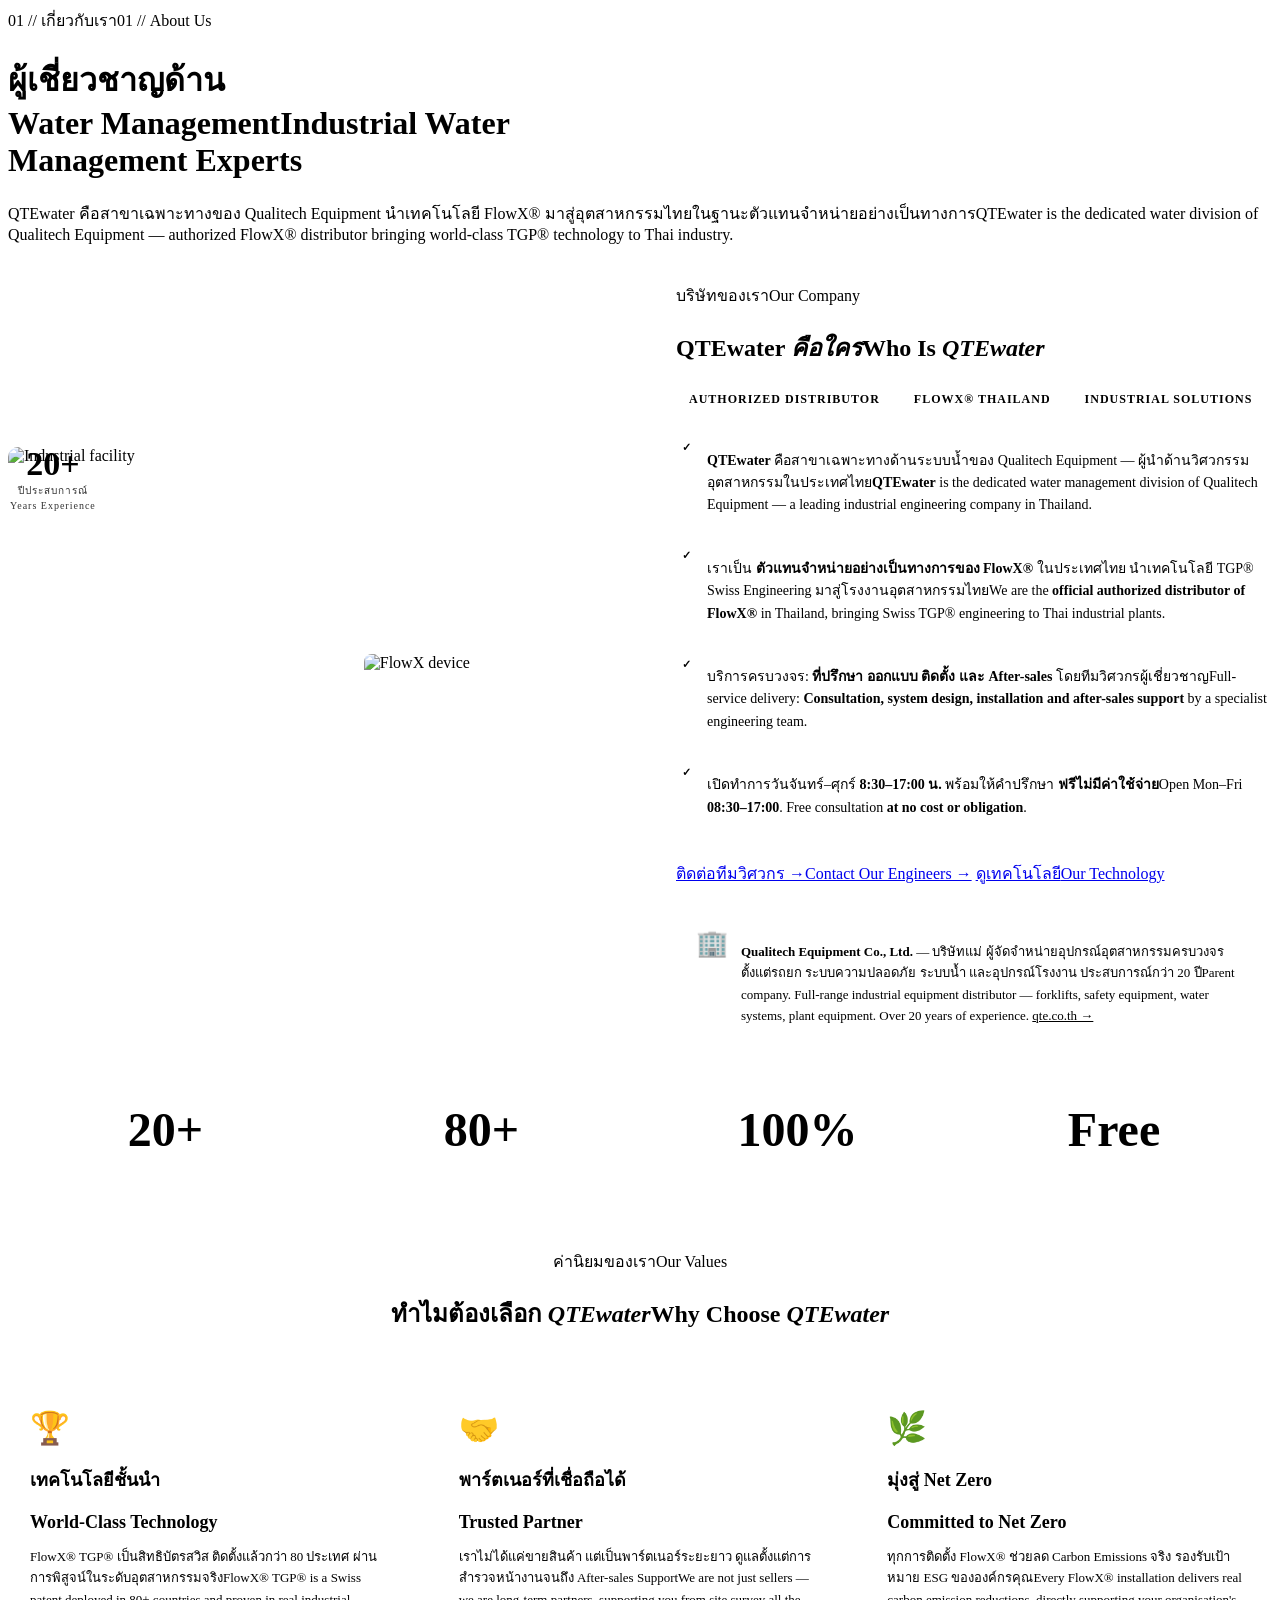
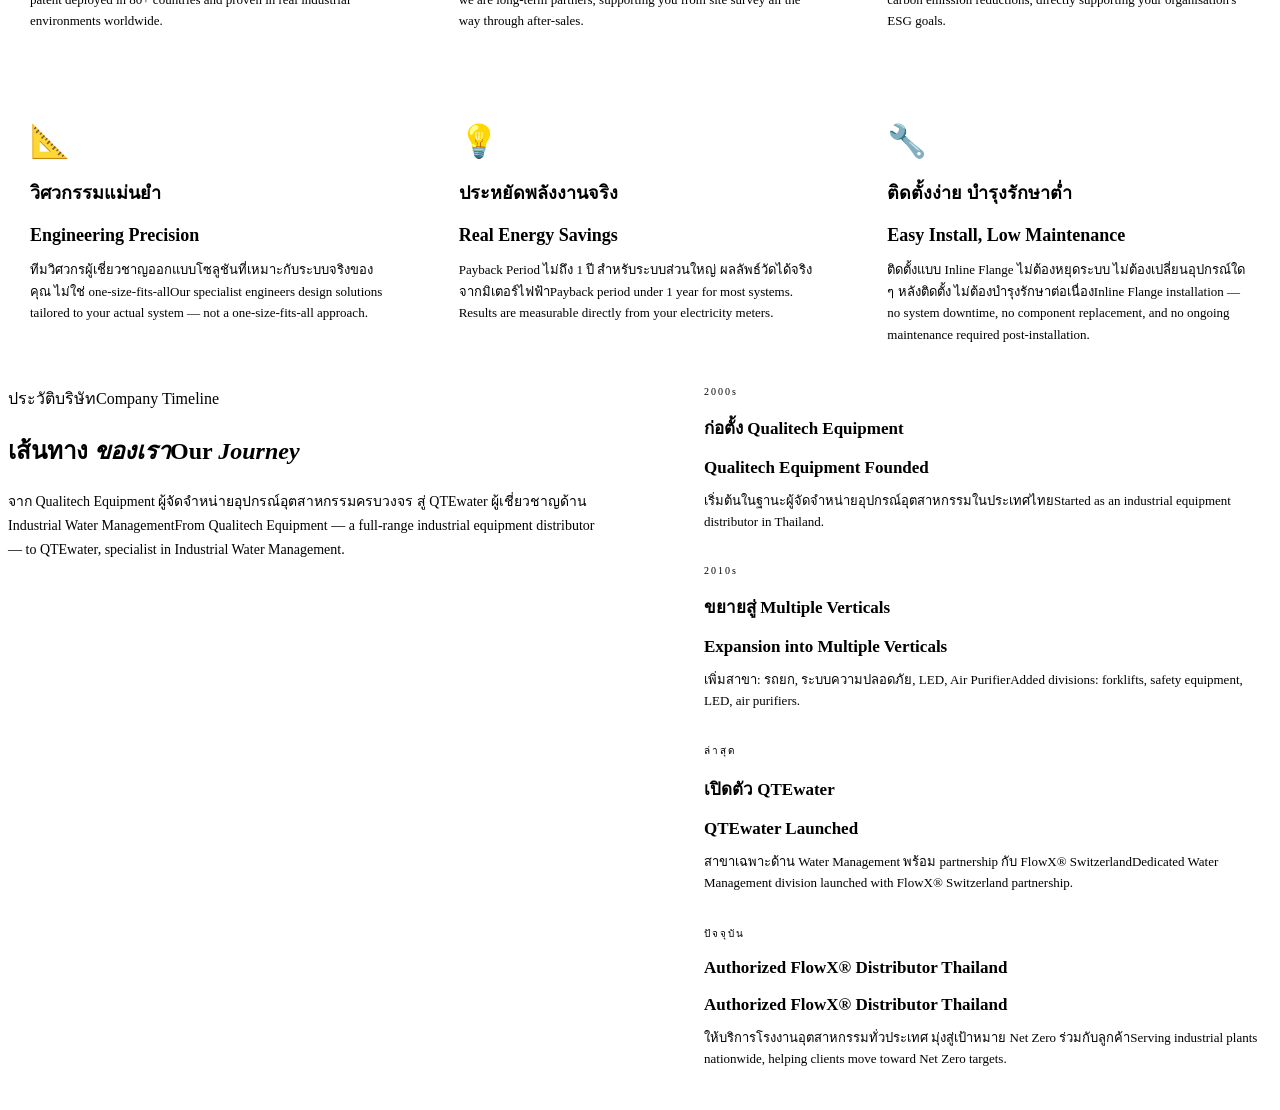
==== about.html @ 38461147 "Add files via upload" ====
<!DOCTYPE html><html lang="th"><head>
<meta charset="UTF-8"><meta name="viewport" content="width=device-width,initial-scale=1.0">
<title>QTEwater · เกี่ยวกับเรา / About Us</title>
<link rel="stylesheet" href="_shared/style.css">
<style>
.about-grid{display:grid;grid-template-columns:1fr 1fr;gap:72px;align-items:center;}
.about-img{position:relative;}
.img-main{aspect-ratio:4/3;border-radius:10px;overflow:hidden;background:var(--cloud);box-shadow:var(--shadow-lg);}
.img-main img{width:100%;height:100%;object-fit:cover;}
.img-float{position:absolute;bottom:-22px;right:-22px;width:44%;aspect-ratio:1;border-radius:8px;overflow:hidden;border:4px solid var(--white);box-shadow:var(--shadow-md);background:var(--ltblue);}
.img-float img{width:100%;height:100%;object-fit:cover;}
.badge-exp{position:absolute;top:-14px;left:-14px;background:var(--blue);color:var(--white);border-radius:8px;padding:14px 16px;box-shadow:var(--shadow-md);text-align:center;}
.badge-exp .n{font-family:var(--font-display);font-size:34px;font-weight:900;line-height:1;}
.badge-exp .l{font-size:10px;opacity:.8;letter-spacing:1px;margin-top:2px;}
.tag-row{display:flex;flex-wrap:wrap;gap:8px;margin:18px 0 24px;}
.tag{padding:5px 13px;border-radius:20px;background:var(--cloud);border:1px solid var(--ltblue);font-family:var(--font-display);font-size:12px;font-weight:600;letter-spacing:1px;color:var(--blue);text-transform:uppercase;}
.check-list{display:flex;flex-direction:column;gap:13px;margin-bottom:28px;}
.check-item{display:flex;gap:11px;align-items:flex-start;}
.ck{width:20px;height:20px;border-radius:50%;background:var(--cloud);border:1.5px solid var(--sky);display:flex;align-items:center;justify-content:center;flex-shrink:0;margin-top:2px;color:var(--sky);font-size:11px;font-weight:700;}
.check-item p{font-size:14px;color:var(--steel);line-height:1.6;}
.check-item strong{color:var(--navy);}
.parent-card{padding:18px 20px;background:var(--offwhite);border:1px solid var(--rule);border-left:4px solid var(--sky);border-radius:4px;display:flex;gap:13px;align-items:flex-start;margin-top:24px;}
.parent-card p{font-size:13px;color:var(--grey);line-height:1.65;}
.parent-card strong{color:var(--navy);}
.parent-card a{color:var(--blue);}
/* VALUES */
.values-grid{display:grid;grid-template-columns:repeat(3,1fr);gap:22px;}
.val-card{background:var(--white);border:1px solid var(--rule);border-radius:var(--radius-lg);padding:28px 22px;box-shadow:var(--shadow-sm);transition:transform var(--transition),box-shadow var(--transition);}
.val-card:hover{transform:translateY(-5px);box-shadow:var(--shadow-md);}
.val-icon{font-size:32px;margin-bottom:14px;}
.val-card h3{font-family:var(--font-display);font-size:18px;font-weight:800;color:var(--navy);margin-bottom:7px;}
.val-card p{font-size:13px;color:var(--grey);line-height:1.65;}
/* TIMELINE */
.timeline{position:relative;padding-left:28px;}
.timeline::before{content:'';position:absolute;left:8px;top:0;bottom:0;width:2px;background:var(--ltblue);}
.tl-item{position:relative;margin-bottom:32px;}
.tl-item::before{content:'';position:absolute;left:-24px;top:5px;width:12px;height:12px;border-radius:50%;background:var(--sky);border:3px solid var(--white);box-shadow:0 0 0 2px var(--sky);}
.tl-year{font-family:var(--font-mono);font-size:10px;letter-spacing:2px;color:var(--sky);margin-bottom:5px;}
.tl-item h3{font-family:var(--font-display);font-size:17px;font-weight:700;color:var(--navy);margin-bottom:4px;}
.tl-item p{font-size:13px;color:var(--grey);line-height:1.6;}
/* STATS BAR */
.stats-band{background:var(--navy);padding:48px 0;}
.stats-band-inner{display:grid;grid-template-columns:repeat(4,1fr);gap:0;}
.sb-item{text-align:center;padding:0 20px;border-right:1px solid rgba(255,255,255,.08);}
.sb-item:last-child{border-right:none;}
.sb-num{font-family:var(--font-display);font-size:48px;font-weight:900;color:var(--cyan);line-height:1;}
.sb-lbl{font-size:13px;color:rgba(255,255,255,.55);margin-top:5px;}
@media(max-width:900px){.about-grid{grid-template-columns:1fr;}.img-float,.badge-exp{display:none;}.values-grid{grid-template-columns:1fr 1fr;}.stats-band-inner{grid-template-columns:1fr 1fr;gap:24px;}}
@media(max-width:600px){.values-grid{grid-template-columns:1fr;}.stats-band-inner{grid-template-columns:1fr 1fr;}}
</style>
</head>
<body data-page="about" class="lang-th">
<div id="nav-mount"></div>

<div class="page-hero">
  <div class="container">
    <div class="page-hero-badge"><span data-lang="th">01 // เกี่ยวกับเรา</span><span data-lang="en">01 // About Us</span></div>
    <h1><span data-lang="th">ผู้เชี่ยวชาญด้าน<br>Water Management</span><span data-lang="en">Industrial Water<br>Management Experts</span></h1>
    <p class="lead"><span data-lang="th">QTEwater คือสาขาเฉพาะทางของ Qualitech Equipment นำเทคโนโลยี FlowX® มาสู่อุตสาหกรรมไทยในฐานะตัวแทนจำหน่ายอย่างเป็นทางการ</span><span data-lang="en">QTEwater is the dedicated water division of Qualitech Equipment — authorized FlowX® distributor bringing world-class TGP® technology to Thai industry.</span></p>
    <div class="page-hero .breadcrumb" style="margin-top:24px;display:flex;align-items:center;gap:6px;font-family:var(--font-mono);font-size:9.5px;letter-spacing:1.5px;color:rgba(255,255,255,.4);">
      <a href="index.html" style="color:rgba(255,255,255,.4);" data-lang="th">หน้าหลัก</a><a href="index.html" style="color:rgba(255,255,255,.4);" data-lang="en">Home</a>
      <span style="color:rgba(255,255,255,.2);">/</span>
      <span data-lang="th">เกี่ยวกับเรา</span><span data-lang="en">About</span>
    </div>
  </div>
</div>

<!-- WHO WE ARE -->
<section class="section">
  <div class="container">
    <div class="about-grid">
      <div class="about-img reveal-left">
        <div class="img-main"><img src="https://images.unsplash.com/photo-1565688534245-05d6b5be184a?w=800&q=80" alt="Industrial facility" loading="lazy"></div>
        <div class="img-float"><img src="https://images.unsplash.com/photo-1581578731548-c64695cc6952?w=400&q=80" alt="FlowX device" loading="lazy"></div>
        <div class="badge-exp"><div class="n">20+</div><div class="l" data-lang="th">ปีประสบการณ์</div><div class="l" data-lang="en">Years Experience</div></div>
      </div>
      <div class="reveal-right">
        <div class="label-tag"><span data-lang="th">บริษัทของเรา</span><span data-lang="en">Our Company</span></div>
        <h2><span data-lang="th">QTEwater <em class="sky">คือใคร</em></span><span data-lang="en">Who Is <em class="sky">QTEwater</em></span></h2>
        <div class="tag-row">
          <span class="tag">Authorized Distributor</span>
          <span class="tag">FlowX® Thailand</span>
          <span class="tag">Industrial Solutions</span>
        </div>
        <div class="check-list">
          <div class="check-item"><div class="ck">✓</div><p><span data-lang="th"><strong>QTEwater</strong> คือสาขาเฉพาะทางด้านระบบน้ำของ Qualitech Equipment — ผู้นำด้านวิศวกรรมอุตสาหกรรมในประเทศไทย</span><span data-lang="en"><strong>QTEwater</strong> is the dedicated water management division of Qualitech Equipment — a leading industrial engineering company in Thailand.</span></p></div>
          <div class="check-item"><div class="ck">✓</div><p><span data-lang="th">เราเป็น <strong>ตัวแทนจำหน่ายอย่างเป็นทางการของ FlowX®</strong> ในประเทศไทย นำเทคโนโลยี TGP® Swiss Engineering มาสู่โรงงานอุตสาหกรรมไทย</span><span data-lang="en">We are the <strong>official authorized distributor of FlowX®</strong> in Thailand, bringing Swiss TGP® engineering to Thai industrial plants.</span></p></div>
          <div class="check-item"><div class="ck">✓</div><p><span data-lang="th">บริการครบวงจร: <strong>ที่ปรึกษา ออกแบบ ติดตั้ง และ After-sales</strong> โดยทีมวิศวกรผู้เชี่ยวชาญ</span><span data-lang="en">Full-service delivery: <strong>Consultation, system design, installation and after-sales support</strong> by a specialist engineering team.</span></p></div>
          <div class="check-item"><div class="ck">✓</div><p><span data-lang="th">เปิดทำการวันจันทร์–ศุกร์ <strong>8:30–17:00 น.</strong> พร้อมให้คำปรึกษา <strong>ฟรีไม่มีค่าใช้จ่าย</strong></span><span data-lang="en">Open Mon–Fri <strong>08:30–17:00</strong>. Free consultation <strong>at no cost or obligation</strong>.</span></p></div>
        </div>
        <div class="btn-group">
          <a href="index.html#contact" class="btn btn-primary"><span data-lang="th">ติดต่อทีมวิศวกร →</span><span data-lang="en">Contact Our Engineers →</span></a>
          <a href="technology.html" class="btn btn-outline"><span data-lang="th">ดูเทคโนโลยี</span><span data-lang="en">Our Technology</span></a>
        </div>
        <div class="parent-card">
          <div style="font-size:26px;flex-shrink:0;">🏢</div>
          <p><strong>Qualitech Equipment Co., Ltd.</strong> — <span data-lang="th">บริษัทแม่ ผู้จัดจำหน่ายอุปกรณ์อุตสาหกรรมครบวงจร ตั้งแต่รถยก ระบบความปลอดภัย ระบบน้ำ และอุปกรณ์โรงงาน ประสบการณ์กว่า 20 ปี</span><span data-lang="en">Parent company. Full-range industrial equipment distributor — forklifts, safety equipment, water systems, plant equipment. Over 20 years of experience.</span> <a href="https://www.qte.co.th" target="_blank" rel="noopener">qte.co.th →</a></p>
        </div>
      </div>
    </div>
  </div>
</section>

<!-- STATS -->
<div class="stats-band">
  <div class="container">
    <div class="stats-band-inner">
      <div class="sb-item reveal reveal-delay-1"><div class="sb-num">20+</div><div class="sb-lbl" data-lang="th">ปีประสบการณ์</div><div class="sb-lbl" data-lang="en">Years Experience</div></div>
      <div class="sb-item reveal reveal-delay-2"><div class="sb-num">80+</div><div class="sb-lbl" data-lang="th">ประเทศที่ FlowX® ใช้งาน</div><div class="sb-lbl" data-lang="en">Countries using FlowX®</div></div>
      <div class="sb-item reveal reveal-delay-3"><div class="sb-num">100%</div><div class="sb-lbl" data-lang="th">Authorized Distributor</div><div class="sb-lbl" data-lang="en">Authorized Distributor</div></div>
      <div class="sb-item reveal reveal-delay-4"><div class="sb-num">Free</div><div class="sb-lbl" data-lang="th">คำปรึกษาเบื้องต้น</div><div class="sb-lbl" data-lang="en">Initial Consultation</div></div>
    </div>
  </div>
</div>

<!-- VALUES -->
<section class="section section-alt">
  <div class="container">
    <div style="text-align:center;margin-bottom:48px;" class="reveal">
      <div class="label-tag"><span data-lang="th">ค่านิยมของเรา</span><span data-lang="en">Our Values</span></div>
      <h2><span data-lang="th">ทำไมต้องเลือก <em class="sky">QTEwater</em></span><span data-lang="en">Why Choose <em class="sky">QTEwater</em></span></h2>
    </div>
    <div class="values-grid">
      <div class="val-card reveal reveal-delay-1"><div class="val-icon">🏆</div><h3 data-lang="th">เทคโนโลยีชั้นนำ</h3><h3 data-lang="en">World-Class Technology</h3><p><span data-lang="th">FlowX® TGP® เป็นสิทธิบัตรสวิส ติดตั้งแล้วกว่า 80 ประเทศ ผ่านการพิสูจน์ในระดับอุตสาหกรรมจริง</span><span data-lang="en">FlowX® TGP® is a Swiss patent deployed in 80+ countries and proven in real industrial environments worldwide.</span></p></div>
      <div class="val-card reveal reveal-delay-2"><div class="val-icon">🤝</div><h3 data-lang="th">พาร์ตเนอร์ที่เชื่อถือได้</h3><h3 data-lang="en">Trusted Partner</h3><p><span data-lang="th">เราไม่ได้แค่ขายสินค้า แต่เป็นพาร์ตเนอร์ระยะยาว ดูแลตั้งแต่การสำรวจหน้างานจนถึง After-sales Support</span><span data-lang="en">We are not just sellers — we are long-term partners, supporting you from site survey all the way through after-sales.</span></p></div>
      <div class="val-card reveal reveal-delay-3"><div class="val-icon">🌿</div><h3 data-lang="th">มุ่งสู่ Net Zero</h3><h3 data-lang="en">Committed to Net Zero</h3><p><span data-lang="th">ทุกการติดตั้ง FlowX® ช่วยลด Carbon Emissions จริง รองรับเป้าหมาย ESG ขององค์กรคุณ</span><span data-lang="en">Every FlowX® installation delivers real carbon emission reductions, directly supporting your organisation's ESG goals.</span></p></div>
      <div class="val-card reveal reveal-delay-1"><div class="val-icon">📐</div><h3 data-lang="th">วิศวกรรมแม่นยำ</h3><h3 data-lang="en">Engineering Precision</h3><p><span data-lang="th">ทีมวิศวกรผู้เชี่ยวชาญออกแบบโซลูชันที่เหมาะกับระบบจริงของคุณ ไม่ใช่ one-size-fits-all</span><span data-lang="en">Our specialist engineers design solutions tailored to your actual system — not a one-size-fits-all approach.</span></p></div>
      <div class="val-card reveal reveal-delay-2"><div class="val-icon">💡</div><h3 data-lang="th">ประหยัดพลังงานจริง</h3><h3 data-lang="en">Real Energy Savings</h3><p><span data-lang="th">Payback Period ไม่ถึง 1 ปี สำหรับระบบส่วนใหญ่ ผลลัพธ์วัดได้จริงจากมิเตอร์ไฟฟ้า</span><span data-lang="en">Payback period under 1 year for most systems. Results are measurable directly from your electricity meters.</span></p></div>
      <div class="val-card reveal reveal-delay-3"><div class="val-icon">🔧</div><h3 data-lang="th">ติดตั้งง่าย บำรุงรักษาต่ำ</h3><h3 data-lang="en">Easy Install, Low Maintenance</h3><p><span data-lang="th">ติดตั้งแบบ Inline Flange ไม่ต้องหยุดระบบ ไม่ต้องเปลี่ยนอุปกรณ์ใด ๆ หลังติดตั้ง ไม่ต้องบำรุงรักษาต่อเนื่อง</span><span data-lang="en">Inline Flange installation — no system downtime, no component replacement, and no ongoing maintenance required post-installation.</span></p></div>
    </div>
  </div>
</section>

<!-- TIMELINE -->
<section class="section">
  <div class="container">
    <div style="display:grid;grid-template-columns:1fr 1fr;gap:72px;align-items:start;">
      <div class="reveal">
        <div class="label-tag"><span data-lang="th">ประวัติบริษัท</span><span data-lang="en">Company Timeline</span></div>
        <h2><span data-lang="th">เส้นทาง <em class="sky">ของเรา</em></span><span data-lang="en">Our <em class="sky">Journey</em></span></h2>
        <p style="color:var(--grey);font-size:14px;margin-top:12px;line-height:1.7;"><span data-lang="th">จาก Qualitech Equipment ผู้จัดจำหน่ายอุปกรณ์อุตสาหกรรมครบวงจร สู่ QTEwater ผู้เชี่ยวชาญด้าน Industrial Water Management</span><span data-lang="en">From Qualitech Equipment — a full-range industrial equipment distributor — to QTEwater, specialist in Industrial Water Management.</span></p>
      </div>
      <div class="timeline reveal reveal-delay-2">
        <div class="tl-item"><div class="tl-year">2000s</div><h3 data-lang="th">ก่อตั้ง Qualitech Equipment</h3><h3 data-lang="en">Qualitech Equipment Founded</h3><p><span data-lang="th">เริ่มต้นในฐานะผู้จัดจำหน่ายอุปกรณ์อุตสาหกรรมในประเทศไทย</span><span data-lang="en">Started as an industrial equipment distributor in Thailand.</span></p></div>
        <div class="tl-item"><div class="tl-year">2010s</div><h3 data-lang="th">ขยายสู่ Multiple Verticals</h3><h3 data-lang="en">Expansion into Multiple Verticals</h3><p><span data-lang="th">เพิ่มสาขา: รถยก, ระบบความปลอดภัย, LED, Air Purifier</span><span data-lang="en">Added divisions: forklifts, safety equipment, LED, air purifiers.</span></p></div>
        <div class="tl-item"><div class="tl-year">ล่าสุด</div><h3 data-lang="th">เปิดตัว QTEwater</h3><h3 data-lang="en">QTEwater Launched</h3><p><span data-lang="th">สาขาเฉพาะด้าน Water Management พร้อม partnership กับ FlowX® Switzerland</span><span data-lang="en">Dedicated Water Management division launched with FlowX® Switzerland partnership.</span></p></div>
        <div class="tl-item"><div class="tl-year">ปัจจุบัน</div><h3 data-lang="th">Authorized FlowX® Distributor Thailand</h3><h3 data-lang="en">Authorized FlowX® Distributor Thailand</h3><p><span data-lang="th">ให้บริการโรงงานอุตสาหกรรมทั่วประเทศ มุ่งสู่เป้าหมาย Net Zero ร่วมกับลูกค้า</span><span data-lang="en">Serving industrial plants nationwide, helping clients move toward Net Zero targets.</span></p></div>
      </div>
    </div>
  </div>
</section>

<div id="footer-mount"></div>
<script src="_shared/nav.js"></script>
</body></html>
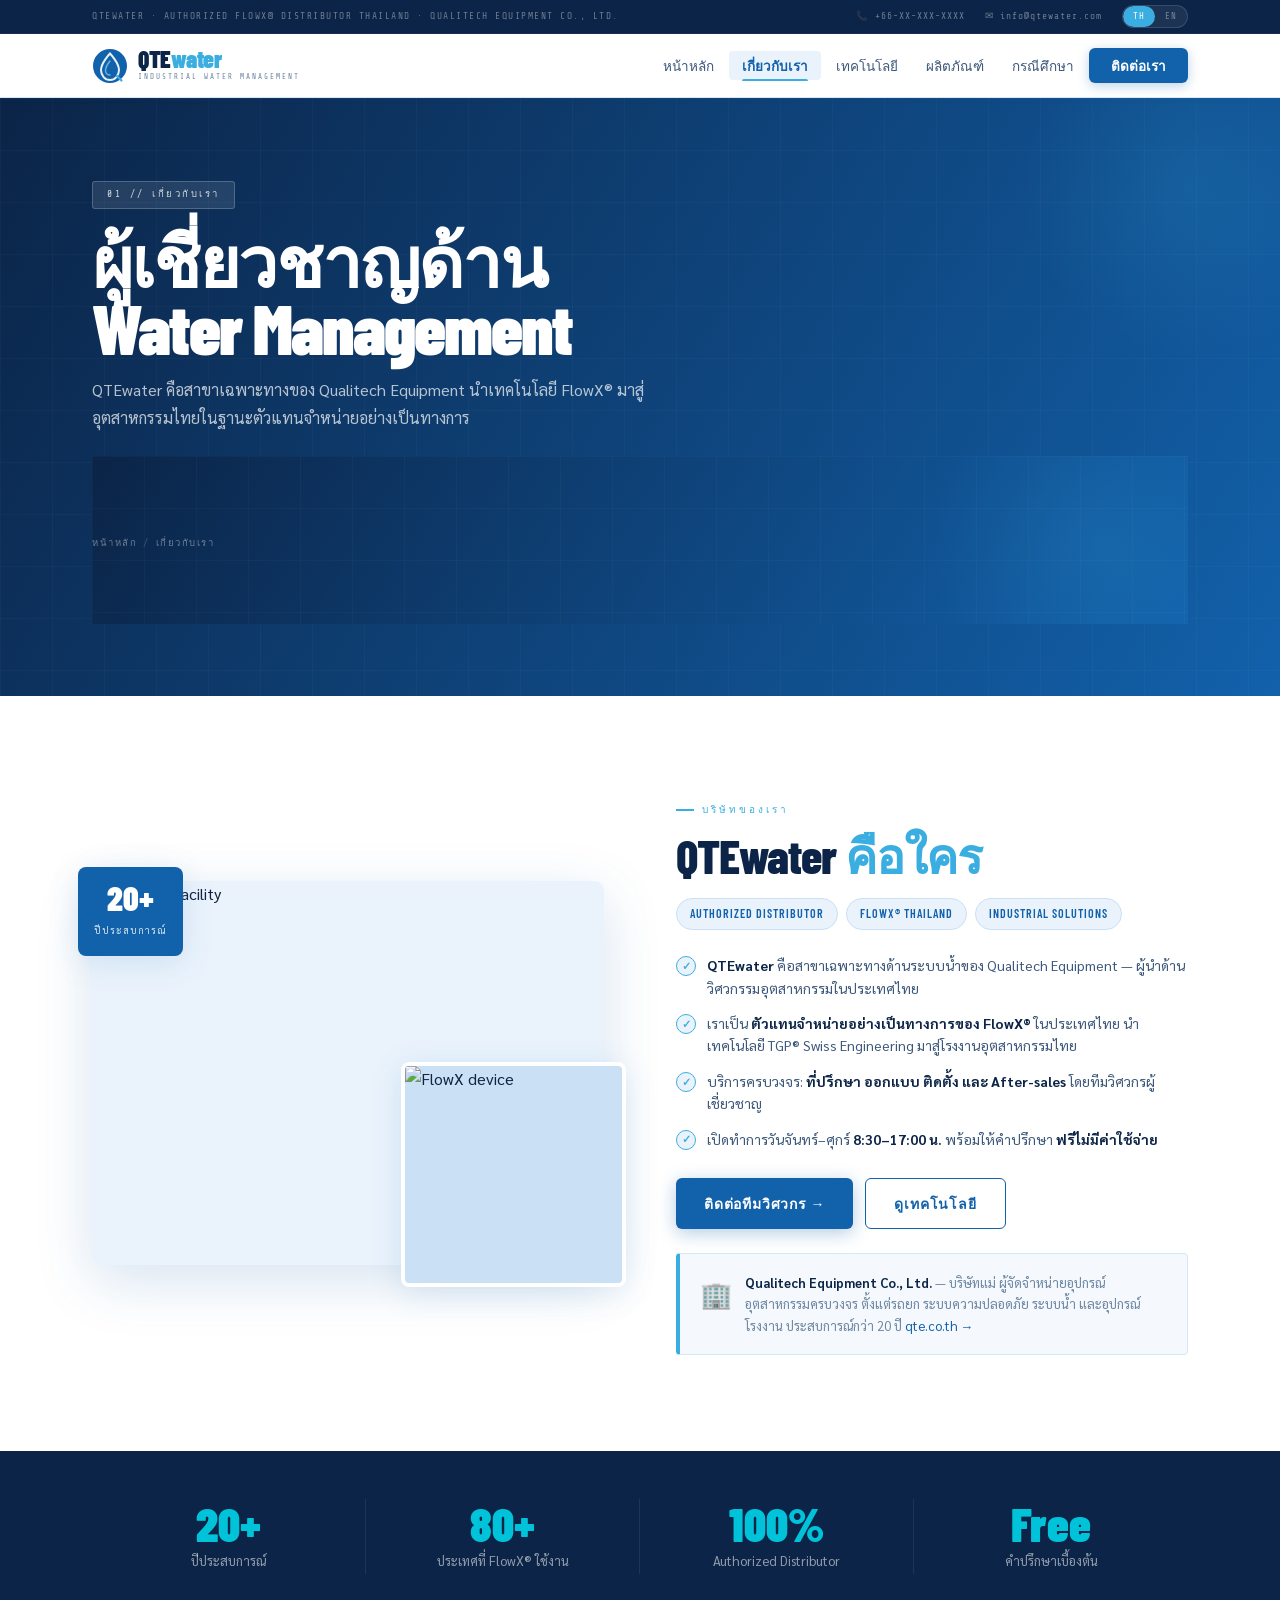
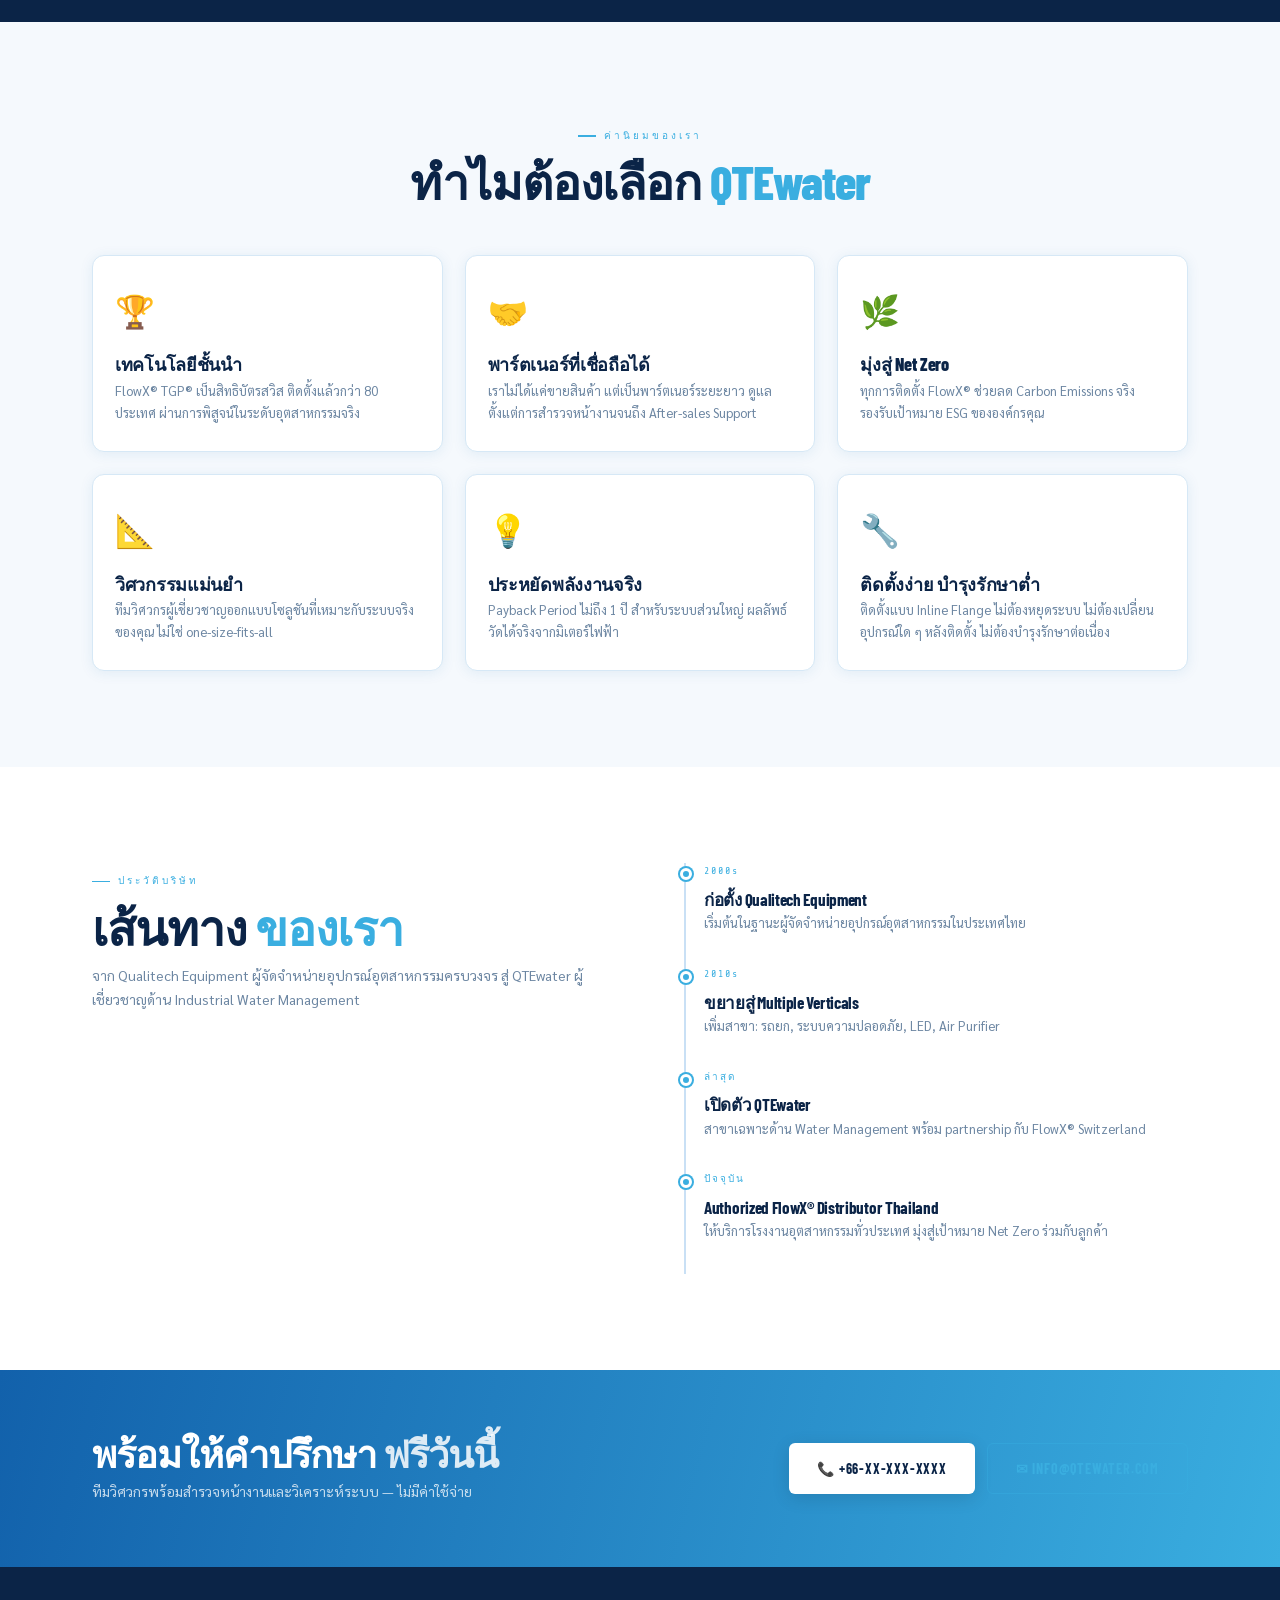
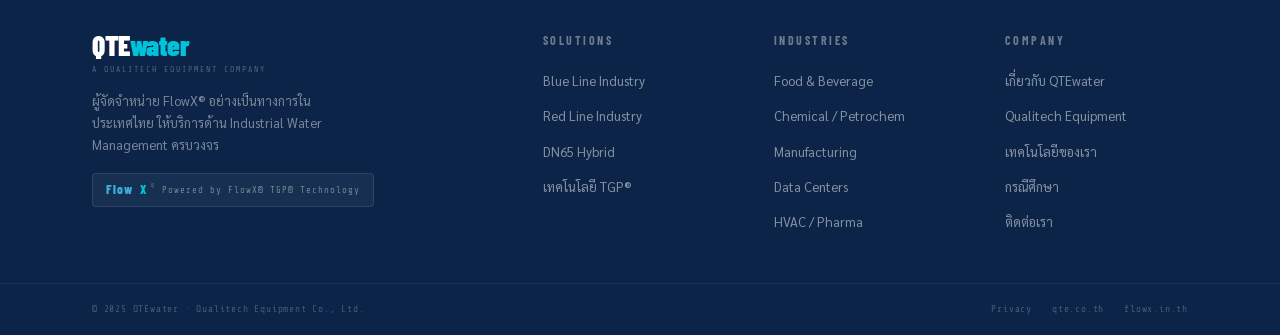
==== commit 6b2d345f: "Update about.html" ====
--- a/about.html
+++ b/about.html
@@ -1,7 +1,7 @@
 <!DOCTYPE html><html lang="th"><head>
 <meta charset="UTF-8"><meta name="viewport" content="width=device-width,initial-scale=1.0">
 <title>QTEwater · เกี่ยวกับเรา / About Us</title>
-<link rel="stylesheet" href="_shared/style.css">
+<link rel="stylesheet" href="style.css">
 <style>
 .about-grid{display:grid;grid-template-columns:1fr 1fr;gap:72px;align-items:center;}
 .about-img{position:relative;}
--- a/style.css
+++ b/style.css
@@ -0,0 +1,448 @@
+/* ═══════════════════════════════════════════════════════
+   QTEwater — Shared Design System
+   White + Sky Blue · Industrial · Bilingual TH/EN
+═══════════════════════════════════════════════════════ */
+
+/* ── GOOGLE FONTS ── */
+@import url('https://fonts.googleapis.com/css2?family=Barlow+Condensed:wght@300;400;600;700;800;900&family=Barlow:wght@300;400;500;600&family=Sarabun:wght@300;400;500;600;700&family=Share+Tech+Mono&display=swap');
+
+/* ── TOKENS ── */
+:root {
+  --white:      #FFFFFF;
+  --offwhite:   #F5F9FD;
+  --cloud:      #EAF3FC;
+  --ltblue:     #C9E0F5;
+  --sky:        #3AAEE0;
+  --blue:       #1261AB;
+  --navy:       #0B2447;
+  --ink:        #122340;
+  --steel:      #3C587A;
+  --grey:       #6C86A2;
+  --midgrey:    #A8BECE;
+  --rule:       #D6E8F6;
+  --cyan:       #00C2D9;
+  --green:      #00B87A;
+  --warn:       #E85530;
+  --amber:      #F59E0B;
+
+  --font-display: 'Barlow Condensed', sans-serif;
+  --font-body:    'Barlow', sans-serif;
+  --font-thai:    'Sarabun', sans-serif;
+  --font-mono:    'Share Tech Mono', monospace;
+
+  --radius:    6px;
+  --radius-lg: 12px;
+  --shadow-xs: 0 1px 6px rgba(18,97,171,.06);
+  --shadow-sm: 0 2px 14px rgba(18,97,171,.09);
+  --shadow-md: 0 6px 32px rgba(18,97,171,.13);
+  --shadow-lg: 0 16px 56px rgba(18,97,171,.17);
+  --transition: .24s cubic-bezier(.4,0,.2,1);
+
+  --nav-height: 64px;
+  --topbar-height: 34px;
+}
+
+/* ── RESET ── */
+*, *::before, *::after { margin:0; padding:0; box-sizing:border-box; }
+html { scroll-behavior:smooth; font-size:16px; }
+body {
+  background:var(--white);
+  color:var(--ink);
+  font-family:var(--font-thai);
+  line-height:1.65;
+  overflow-x:hidden;
+  padding-top:calc(var(--nav-height) + var(--topbar-height));
+}
+a { text-decoration:none; color:inherit; }
+img { display:block; max-width:100%; height:auto; }
+ul { list-style:none; }
+button { cursor:pointer; border:none; background:none; font-family:inherit; }
+input, select, textarea { font-family:var(--font-thai); }
+
+/* ── SCROLLBAR ── */
+::-webkit-scrollbar { width:4px; }
+::-webkit-scrollbar-track { background:var(--offwhite); }
+::-webkit-scrollbar-thumb { background:var(--sky); border-radius:2px; }
+
+/* ═══════════════════════════════════════════════════
+   TOPBAR
+═══════════════════════════════════════════════════ */
+.topbar {
+  position:fixed; top:0; left:0; right:0; z-index:300;
+  height:var(--topbar-height);
+  background:var(--navy);
+  display:flex; align-items:center;
+  border-bottom:1px solid rgba(255,255,255,.05);
+}
+.topbar .container {
+  display:flex; justify-content:space-between; align-items:center;
+  width:100%;
+}
+.topbar-left p {
+  font-family:var(--font-mono); font-size:9.5px; letter-spacing:1.5px;
+  color:rgba(255,255,255,.4); text-transform:uppercase;
+}
+.topbar-right { display:flex; align-items:center; gap:20px; }
+.topbar-right a {
+  font-family:var(--font-mono); font-size:9.5px; letter-spacing:1px;
+  color:rgba(255,255,255,.4); transition:color var(--transition);
+}
+.topbar-right a:hover { color:var(--cyan); }
+/* ── Lang Toggle ── */
+.lang-toggle {
+  display:flex; align-items:center;
+  background:rgba(255,255,255,.07);
+  border:1px solid rgba(255,255,255,.12);
+  border-radius:20px; overflow:hidden; cursor:pointer;
+}
+.lang-btn {
+  padding:3px 10px;
+  font-family:var(--font-mono); font-size:9px; letter-spacing:1px;
+  color:rgba(255,255,255,.4); transition:var(--transition);
+  border-radius:20px; cursor:pointer;
+}
+.lang-btn.active {
+  background:var(--sky); color:var(--white);
+}
+
+/* ═══════════════════════════════════════════════════
+   NAV
+═══════════════════════════════════════════════════ */
+.nav {
+  position:fixed; top:var(--topbar-height); left:0; right:0; z-index:200;
+  height:var(--nav-height);
+  background:rgba(255,255,255,.97);
+  backdrop-filter:blur(14px);
+  border-bottom:1px solid var(--rule);
+  box-shadow:var(--shadow-xs);
+  transition:box-shadow var(--transition);
+}
+.nav.scrolled { box-shadow:var(--shadow-sm); }
+.nav .container {
+  display:flex; align-items:center; justify-content:space-between;
+  height:100%;
+}
+/* Logo */
+.nav-logo { display:flex; align-items:center; gap:10px; flex-shrink:0; }
+.nav-logo-icon { flex-shrink:0; }
+.nav-logo-text .brand {
+  font-family:var(--font-display);
+  font-size:24px; font-weight:900; letter-spacing:-.5px;
+  color:var(--navy); line-height:1;
+}
+.nav-logo-text .brand em { color:var(--sky); font-style:normal; }
+.nav-logo-text .subbrand {
+  font-family:var(--font-mono); font-size:7.5px; letter-spacing:2px;
+  color:var(--grey); text-transform:uppercase;
+}
+/* Links */
+.nav-links {
+  display:flex; align-items:center; gap:2px;
+}
+.nav-links a {
+  font-family:var(--font-body); font-size:13.5px; font-weight:500;
+  color:var(--steel); padding:6px 13px; border-radius:4px;
+  transition:color var(--transition), background var(--transition);
+  white-space:nowrap; position:relative;
+}
+.nav-links a:hover { color:var(--blue); background:var(--cloud); }
+.nav-links a.active {
+  color:var(--blue); font-weight:600;
+  background:var(--cloud);
+}
+.nav-links a.active::after {
+  content:''; position:absolute; bottom:-1px; left:13px; right:13px;
+  height:2px; background:var(--sky); border-radius:2px 2px 0 0;
+}
+.nav-cta {
+  padding:9px 22px !important;
+  background:var(--blue) !important; color:var(--white) !important;
+  border-radius:var(--radius) !important; font-weight:600 !important;
+  box-shadow:0 3px 12px rgba(18,97,171,.28);
+  transition:background var(--transition), transform var(--transition), box-shadow var(--transition) !important;
+}
+.nav-cta:hover {
+  background:var(--sky) !important;
+  transform:translateY(-1px);
+  box-shadow:0 6px 20px rgba(18,97,171,.38) !important;
+}
+.nav-cta::after { display:none !important; }
+/* Hamburger */
+.hamburger {
+  display:none; flex-direction:column; gap:5px; padding:7px;
+  border-radius:4px; transition:background var(--transition);
+}
+.hamburger:hover { background:var(--cloud); }
+.hamburger span {
+  display:block; width:21px; height:2px;
+  background:var(--navy); border-radius:2px; transition:var(--transition);
+}
+.hamburger.open span:nth-child(1) { transform:translateY(7px) rotate(45deg); }
+.hamburger.open span:nth-child(2) { opacity:0; transform:scaleX(0); }
+.hamburger.open span:nth-child(3) { transform:translateY(-7px) rotate(-45deg); }
+/* Mobile drawer */
+.nav-drawer {
+  position:fixed; top:calc(var(--topbar-height) + var(--nav-height));
+  left:0; right:0; bottom:0; z-index:190;
+  background:var(--white);
+  padding:32px 28px;
+  transform:translateX(-100%);
+  transition:transform .32s cubic-bezier(.4,0,.2,1);
+  border-top:2px solid var(--sky);
+  overflow-y:auto;
+}
+.nav-drawer.open { transform:translateX(0); }
+.nav-drawer a {
+  display:block;
+  font-family:var(--font-display); font-size:26px; font-weight:800;
+  color:var(--navy); padding:14px 0;
+  border-bottom:1px solid var(--rule);
+  transition:color var(--transition), padding-left var(--transition);
+}
+.nav-drawer a:hover { color:var(--sky); padding-left:8px; }
+.nav-drawer a:last-child { border-bottom:none; }
+
+/* ═══════════════════════════════════════════════════
+   LAYOUT UTILITIES
+═══════════════════════════════════════════════════ */
+.container { max-width:1160px; margin:0 auto; padding:0 32px; }
+.container-sm { max-width:860px; margin:0 auto; padding:0 32px; }
+.section { padding:96px 0; }
+.section-alt { background:var(--offwhite); }
+.section-dark {
+  background:var(--navy); color:var(--white);
+}
+
+/* ── Typography ── */
+.label-tag {
+  display:inline-flex; align-items:center; gap:8px;
+  font-family:var(--font-mono); font-size:10px; letter-spacing:3px;
+  text-transform:uppercase; color:var(--sky); margin-bottom:12px;
+}
+.label-tag::before { content:''; width:18px; height:1.5px; background:var(--sky); }
+.section-dark .label-tag { color:var(--cyan); }
+.section-dark .label-tag::before { background:var(--cyan); }
+
+h1, .h1 {
+  font-family:var(--font-display);
+  font-size:clamp(36px,5.5vw,72px); font-weight:900;
+  line-height:.96; letter-spacing:-2px; color:var(--navy);
+}
+h2, .h2 {
+  font-family:var(--font-display);
+  font-size:clamp(28px,4vw,48px); font-weight:800;
+  line-height:1.05; letter-spacing:-1px; color:var(--navy);
+}
+h3, .h3 {
+  font-family:var(--font-display);
+  font-size:clamp(20px,2.5vw,26px); font-weight:700;
+  letter-spacing:-.3px; color:var(--navy);
+}
+.section-dark h1, .section-dark h2, .section-dark h3 { color:var(--white); }
+em.sky { color:var(--sky); font-style:normal; }
+em.cyan { color:var(--cyan); font-style:normal; }
+.lead { font-size:16px; color:var(--steel); line-height:1.75; }
+.section-dark .lead { color:rgba(255,255,255,.65); }
+.muted { color:var(--grey); }
+
+/* ── Buttons ── */
+.btn {
+  display:inline-flex; align-items:center; gap:8px;
+  padding:13px 28px; border-radius:var(--radius);
+  font-family:var(--font-display); font-size:14px; font-weight:700;
+  letter-spacing:.8px; text-transform:uppercase;
+  transition:var(--transition); white-space:nowrap;
+  cursor:pointer; border:none;
+}
+.btn-primary { background:var(--blue); color:var(--white); box-shadow:0 4px 18px rgba(18,97,171,.32); }
+.btn-primary:hover { background:var(--sky); transform:translateY(-2px); box-shadow:0 8px 26px rgba(18,97,171,.42); }
+.btn-outline { background:transparent; color:var(--blue); border:1.5px solid var(--blue); }
+.btn-outline:hover { background:var(--blue); color:var(--white); transform:translateY(-2px); }
+.btn-white { background:var(--white); color:var(--navy); box-shadow:0 4px 18px rgba(0,0,0,.12); }
+.btn-white:hover { background:var(--offwhite); transform:translateY(-2px); }
+.btn-ghost { background:transparent; color:var(--sky); border:1.5px solid rgba(56,174,224,.4); }
+.btn-ghost:hover { background:rgba(56,174,224,.1); border-color:var(--sky); }
+.btn-sm { padding:9px 18px; font-size:12px; }
+.btn-lg { padding:16px 36px; font-size:16px; }
+.btn-group { display:flex; gap:12px; flex-wrap:wrap; }
+
+/* ── Cards ── */
+.card {
+  background:var(--white); border:1px solid var(--rule);
+  border-radius:var(--radius-lg); box-shadow:var(--shadow-sm);
+  transition:transform var(--transition), box-shadow var(--transition), border-color var(--transition);
+  overflow:hidden;
+}
+.card:hover { transform:translateY(-6px); box-shadow:var(--shadow-md); border-color:var(--sky); }
+.card-top-accent::before {
+  content:''; display:block; height:3px;
+  background:var(--ltblue); transition:background var(--transition);
+}
+.card:hover .card-top-accent::before,
+.card-top-accent.accent-sky::before { background:var(--sky); }
+.card-body { padding:28px 24px; }
+
+/* ── Tags & Chips ── */
+.chip {
+  display:inline-block; padding:3px 10px;
+  background:var(--cloud); border:1px solid var(--ltblue);
+  border-radius:3px; font-family:var(--font-mono);
+  font-size:9.5px; letter-spacing:1px; color:var(--steel);
+}
+.chip-blue { background:var(--cloud); color:var(--blue); border-color:rgba(18,97,171,.2); }
+.chip-green { background:#EDFBF4; color:var(--green); border-color:rgba(0,184,122,.2); }
+.chip-warn  { background:#FEF3F0; color:var(--warn); border-color:rgba(232,85,48,.2); }
+.chips { display:flex; flex-wrap:wrap; gap:6px; }
+
+/* ── Divider ── */
+.divider { height:1px; background:var(--rule); margin:40px 0; }
+
+/* ── Scroll reveal ── */
+.reveal { opacity:0; transform:translateY(24px); transition:opacity .58s ease, transform .58s ease; }
+.reveal.visible { opacity:1; transform:translateY(0); }
+.reveal-delay-1 { transition-delay:.08s; }
+.reveal-delay-2 { transition-delay:.16s; }
+.reveal-delay-3 { transition-delay:.24s; }
+.reveal-delay-4 { transition-delay:.32s; }
+.reveal-delay-5 { transition-delay:.40s; }
+.reveal-left  { opacity:0; transform:translateX(-28px); transition:opacity .58s ease, transform .58s ease; }
+.reveal-right { opacity:0; transform:translateX(28px);  transition:opacity .58s ease, transform .58s ease; }
+.reveal-left.visible, .reveal-right.visible { opacity:1; transform:translateX(0); }
+
+/* ═══════════════════════════════════════════════════
+   PAGE HERO (inner pages)
+═══════════════════════════════════════════════════ */
+.page-hero {
+  background:linear-gradient(120deg, var(--navy) 0%, var(--blue) 100%);
+  padding:80px 0 72px; position:relative; overflow:hidden;
+}
+.page-hero::before {
+  content:''; position:absolute; inset:0;
+  background-image:
+    linear-gradient(rgba(255,255,255,.025) 1px, transparent 1px),
+    linear-gradient(90deg, rgba(255,255,255,.025) 1px, transparent 1px);
+  background-size:52px 52px;
+}
+.page-hero::after {
+  content:''; position:absolute;
+  top:-80px; right:-80px;
+  width:340px; height:340px; border-radius:50%;
+  background:radial-gradient(circle, rgba(56,174,224,.14) 0%, transparent 70%);
+}
+.page-hero .container { position:relative; z-index:1; }
+.page-hero-badge {
+  display:inline-flex; align-items:center; gap:8px;
+  background:rgba(255,255,255,.1); border:1px solid rgba(255,255,255,.2);
+  border-radius:3px; padding:5px 14px; margin-bottom:18px;
+  font-family:var(--font-mono); font-size:9.5px; letter-spacing:2.5px;
+  color:rgba(255,255,255,.8); text-transform:uppercase;
+}
+.page-hero h1 { color:var(--white); margin-bottom:14px; }
+.page-hero .lead { color:rgba(255,255,255,.7); max-width:560px; }
+.page-hero .breadcrumb {
+  display:flex; align-items:center; gap:6px; margin-top:28px;
+  font-family:var(--font-mono); font-size:9.5px; letter-spacing:1.5px;
+  color:rgba(255,255,255,.4); text-transform:uppercase;
+}
+.page-hero .breadcrumb a { color:rgba(255,255,255,.4); transition:color var(--transition); }
+.page-hero .breadcrumb a:hover { color:var(--cyan); }
+.page-hero .breadcrumb .sep { color:rgba(255,255,255,.2); }
+
+/* ═══════════════════════════════════════════════════
+   FOOTER
+═══════════════════════════════════════════════════ */
+.footer { background:var(--navy); }
+.footer-top { padding:64px 0 48px; border-bottom:1px solid rgba(255,255,255,.06); }
+.footer-grid {
+  display:grid; grid-template-columns:2.2fr 1fr 1fr 1fr; gap:48px;
+}
+.footer-brand .brand {
+  font-family:var(--font-display); font-size:28px; font-weight:900;
+  letter-spacing:-.5px; line-height:1; color:var(--white);
+}
+.footer-brand .brand em { color:var(--cyan); font-style:normal; }
+.footer-brand .sub {
+  font-family:var(--font-mono); font-size:8px; letter-spacing:2px;
+  color:rgba(255,255,255,.3); text-transform:uppercase; margin:4px 0 14px;
+}
+.footer-brand p { font-size:13px; color:rgba(255,255,255,.45); line-height:1.7; max-width:260px; }
+.footer-powered {
+  margin-top:16px; padding:9px 13px;
+  background:rgba(255,255,255,.05); border:1px solid rgba(255,255,255,.1);
+  border-radius:4px; display:inline-flex; align-items:center; gap:8px;
+  font-family:var(--font-mono); font-size:9px; letter-spacing:1px;
+  color:rgba(255,255,255,.4);
+}
+.footer-col h4 {
+  font-family:var(--font-display); font-size:12px; font-weight:700;
+  letter-spacing:2.5px; text-transform:uppercase;
+  color:rgba(255,255,255,.4); margin-bottom:16px;
+}
+.footer-col ul { display:flex; flex-direction:column; gap:9px; }
+.footer-col a {
+  font-size:13px; color:rgba(255,255,255,.5);
+  transition:color var(--transition);
+}
+.footer-col a:hover { color:var(--cyan); }
+.footer-bottom {
+  padding:18px 0;
+  display:flex; justify-content:space-between; align-items:center;
+  flex-wrap:wrap; gap:10px;
+}
+.footer-bottom p, .footer-bottom a {
+  font-family:var(--font-mono); font-size:9.5px; letter-spacing:.8px;
+  color:rgba(255,255,255,.25);
+}
+.footer-bottom a:hover { color:var(--cyan); }
+.footer-bottom-links { display:flex; gap:20px; }
+
+/* ═══════════════════════════════════════════════════
+   CONTACT STRIP (footer CTA)
+═══════════════════════════════════════════════════ */
+.contact-strip {
+  background:linear-gradient(105deg, var(--blue) 0%, var(--sky) 100%);
+  padding:64px 0;
+}
+.contact-strip-inner {
+  display:flex; align-items:center; justify-content:space-between;
+  gap:32px; flex-wrap:wrap;
+}
+.contact-strip h2 { color:var(--white); font-size:clamp(24px,3vw,38px); }
+.contact-strip p { color:rgba(255,255,255,.75); font-size:14px; margin-top:6px; }
+
+/* ═══════════════════════════════════════════════════
+   RESPONSIVE
+═══════════════════════════════════════════════════ */
+@media (max-width:1024px) {
+  .footer-grid { grid-template-columns:1fr 1fr; gap:32px; }
+}
+@media (max-width:768px) {
+  :root { --nav-height:60px; }
+  .nav-links { display:none; }
+  .hamburger { display:flex; }
+  .topbar-left { display:none; }
+  .container { padding:0 20px; }
+  .section { padding:64px 0; }
+  .footer-grid { grid-template-columns:1fr; gap:28px; }
+  .footer-bottom { flex-direction:column; align-items:flex-start; }
+  .contact-strip-inner { flex-direction:column; align-items:flex-start; }
+  .page-hero { padding:56px 0 50px; }
+}
+@media (max-width:480px) {
+  .container { padding:0 16px; }
+  .section { padding:48px 0; }
+  .btn-group { flex-direction:column; }
+  .btn { justify-content:center; }
+}
+
+/* ═══════════════════════════════════════════════════
+   LANGUAGE SYSTEM
+   [data-th] and [data-en] driven by JS lang toggle
+═══════════════════════════════════════════════════ */
+[data-lang] { display:none; }
+body.lang-th [data-lang="th"] { display:initial; }
+body.lang-en [data-lang="en"] { display:initial; }
+/* block elements */
+[data-lang-block] { display:none; }
+body.lang-th [data-lang-block="th"] { display:block; }
+body.lang-en [data-lang-block="en"] { display:block; }
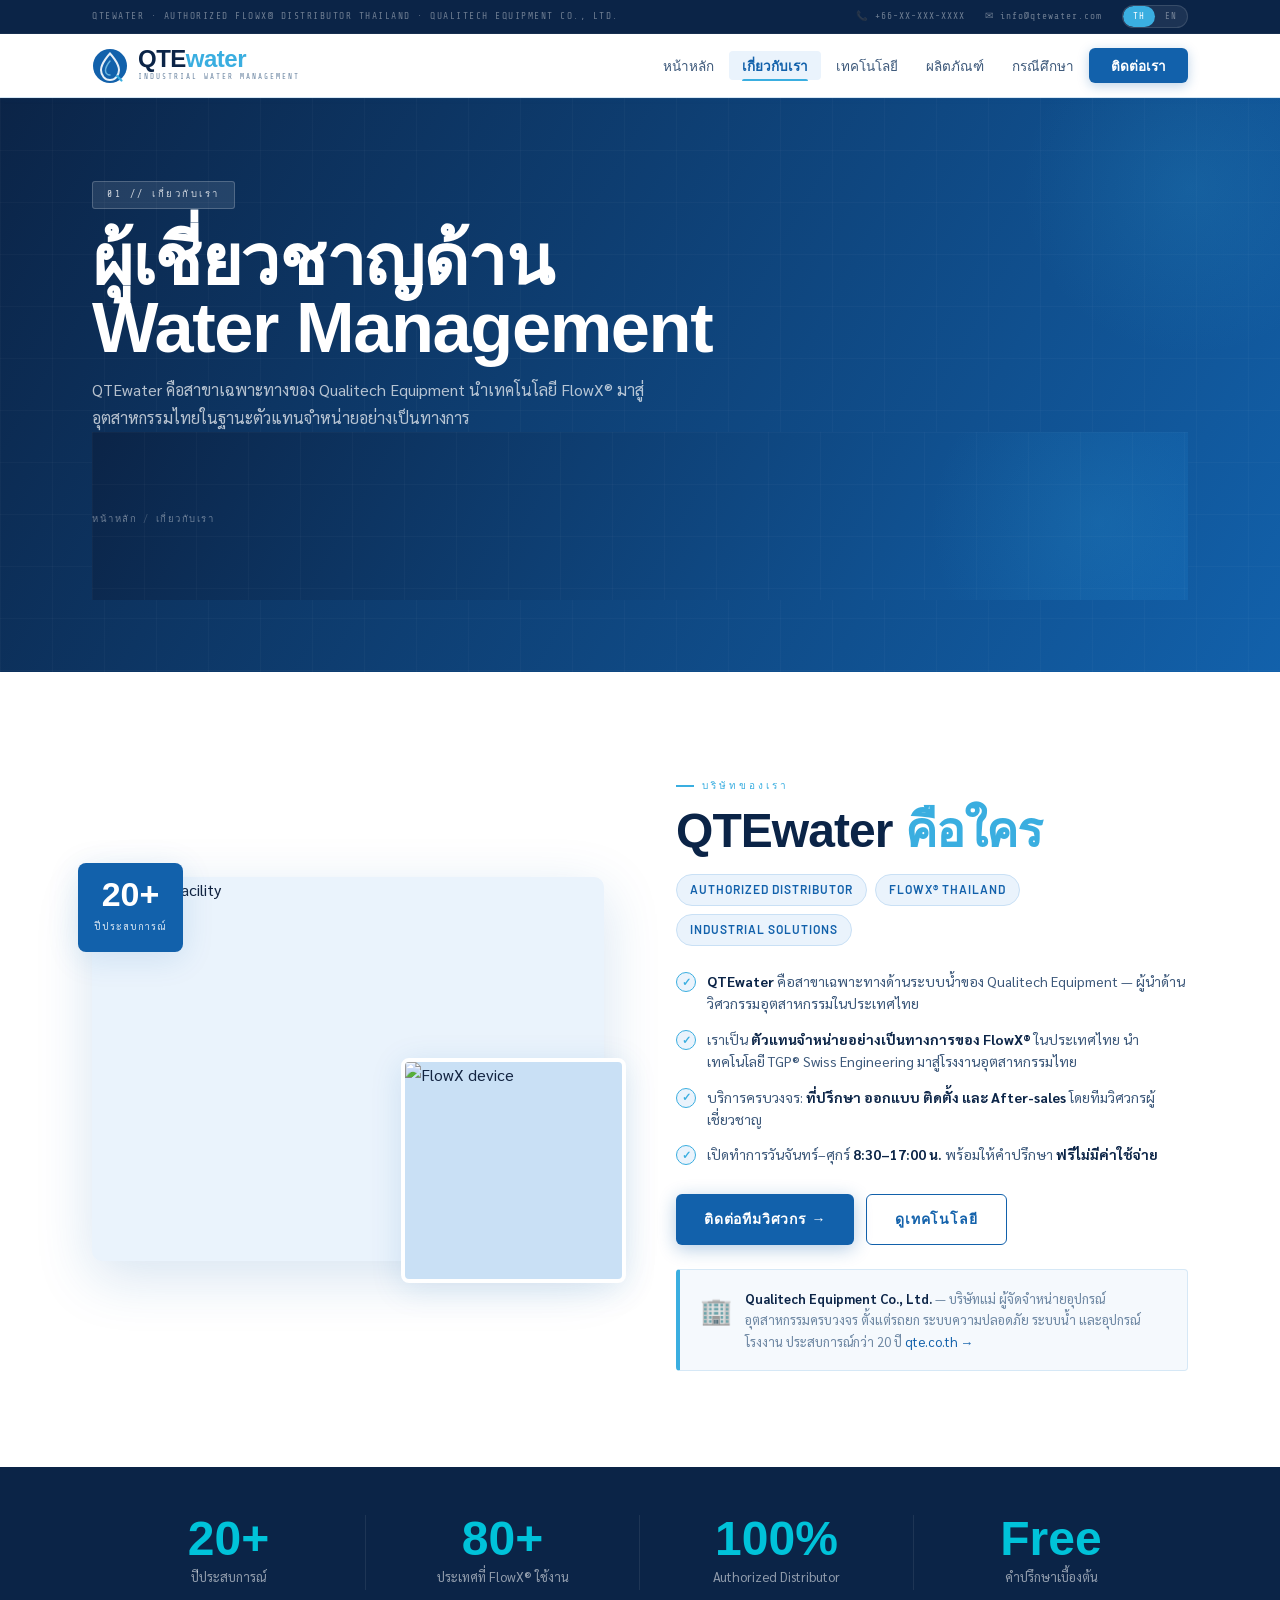
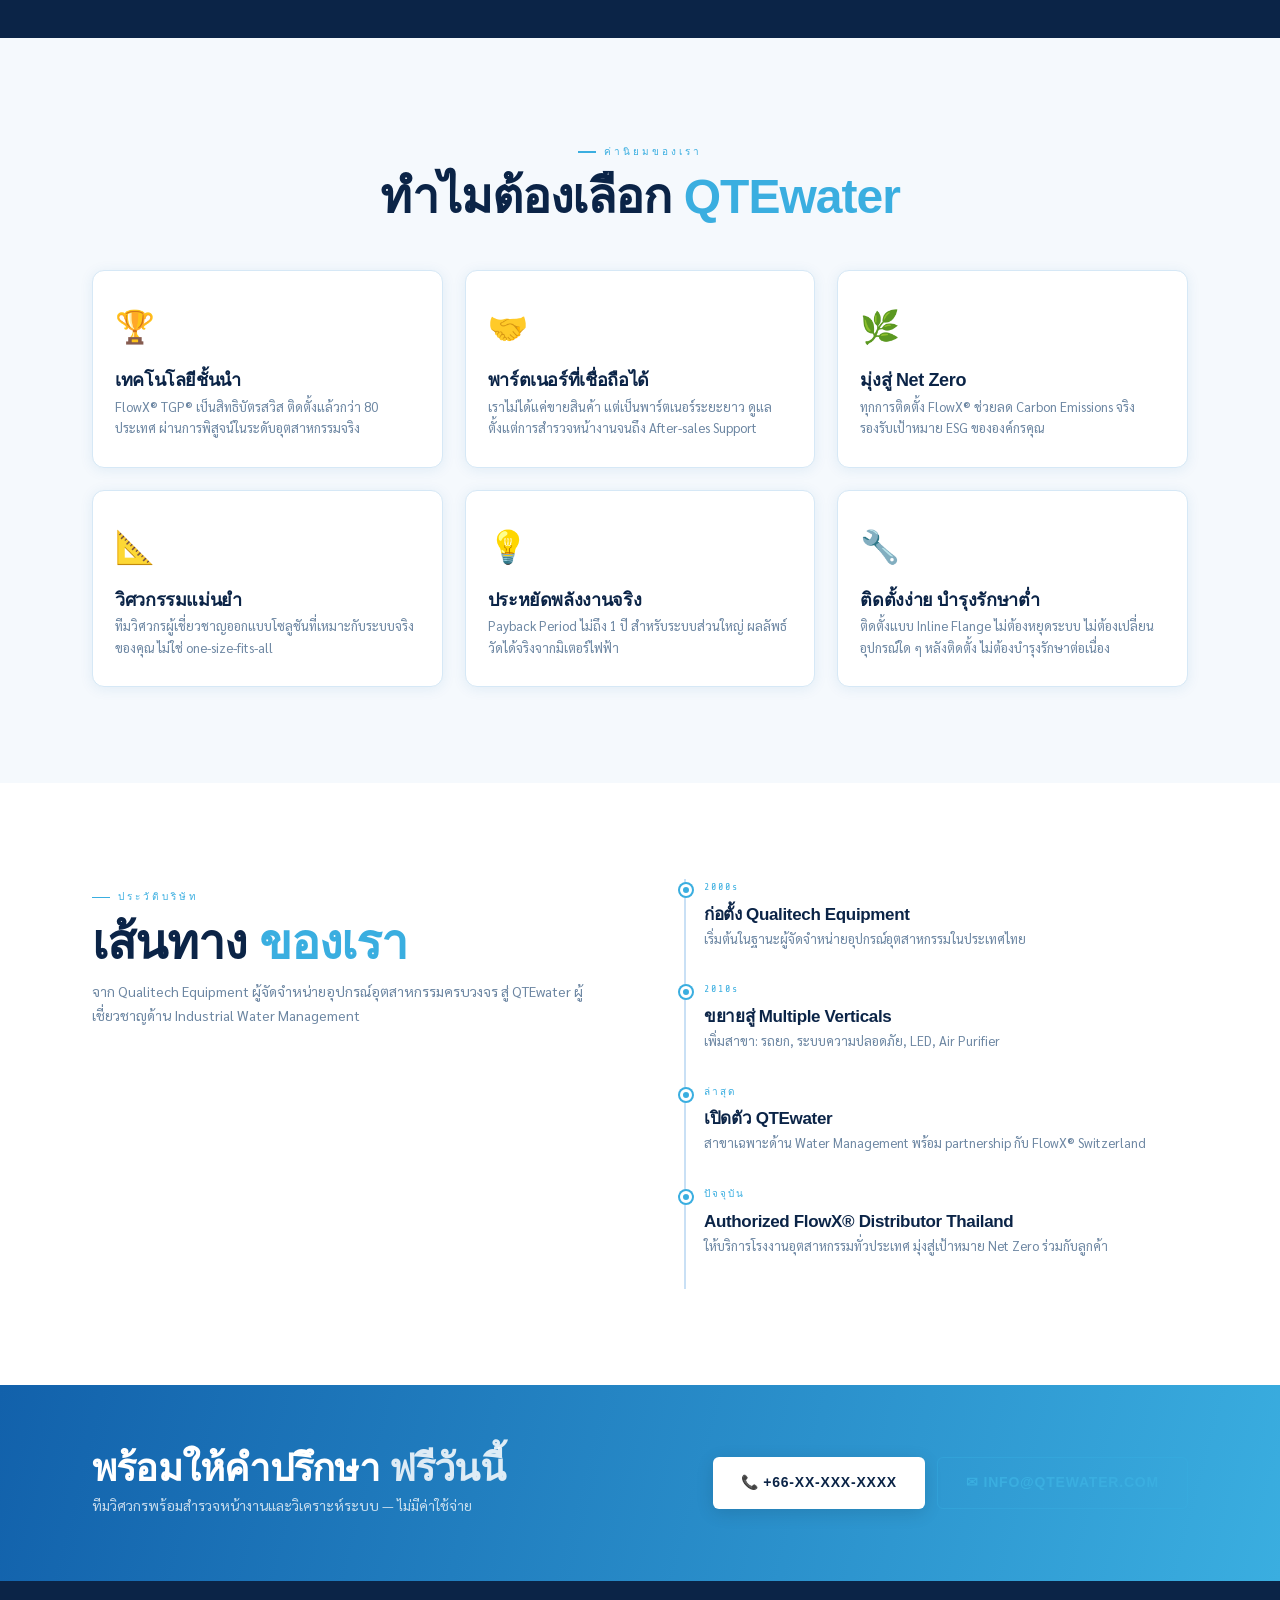
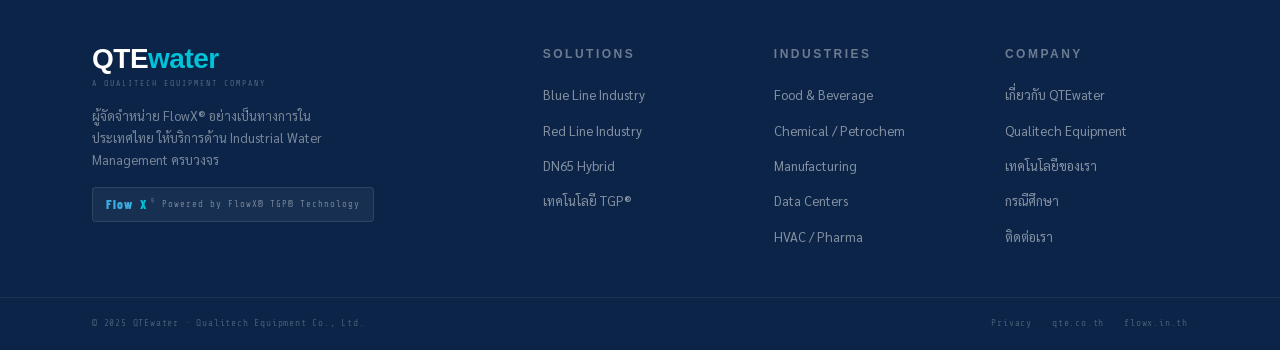
==== commit ea073d29: "new" ====
--- a/about.html
+++ b/about.html
@@ -57,7 +57,7 @@
     <div class="page-hero-badge"><span data-lang="th">01 // เกี่ยวกับเรา</span><span data-lang="en">01 // About Us</span></div>
     <h1><span data-lang="th">ผู้เชี่ยวชาญด้าน<br>Water Management</span><span data-lang="en">Industrial Water<br>Management Experts</span></h1>
     <p class="lead"><span data-lang="th">QTEwater คือสาขาเฉพาะทางของ Qualitech Equipment นำเทคโนโลยี FlowX® มาสู่อุตสาหกรรมไทยในฐานะตัวแทนจำหน่ายอย่างเป็นทางการ</span><span data-lang="en">QTEwater is the dedicated water division of Qualitech Equipment — authorized FlowX® distributor bringing world-class TGP® technology to Thai industry.</span></p>
-    <div class="page-hero .breadcrumb" style="margin-top:24px;display:flex;align-items:center;gap:6px;font-family:var(--font-mono);font-size:9.5px;letter-spacing:1.5px;color:rgba(255,255,255,.4);">
+    <div class="page-hero .breadcrumb" style="margin-top:0px;display:flex;align-items:center;gap:6px;font-family:var(--font-mono);font-size:9.5px;letter-spacing:1.5px;color:rgba(255,255,255,.4);">
       <a href="index.html" style="color:rgba(255,255,255,.4);" data-lang="th">หน้าหลัก</a><a href="index.html" style="color:rgba(255,255,255,.4);" data-lang="en">Home</a>
       <span style="color:rgba(255,255,255,.2);">/</span>
       <span data-lang="th">เกี่ยวกับเรา</span><span data-lang="en">About</span>
@@ -151,5 +151,5 @@
 </section>
 
 <div id="footer-mount"></div>
-<script src="_shared/nav.js"></script>
+<script src="nav.js"></script>
 </body></html>
--- a/style.css
+++ b/style.css
@@ -25,7 +25,7 @@
   --warn:       #E85530;
   --amber:      #F59E0B;
 
-  --font-display: 'Barlow Condensed', sans-serif;
+  --font-display: 'Barlow', sans-serif;
   --font-body:    'Barlow', sans-serif;
   --font-thai:    'Sarabun', sans-serif;
   --font-mono:    'Share Tech Mono', monospace;
@@ -226,17 +226,17 @@
 h1, .h1 {
   font-family:var(--font-display);
   font-size:clamp(36px,5.5vw,72px); font-weight:900;
-  line-height:.96; letter-spacing:-2px; color:var(--navy);
+  line-height:.96; letter-spacing:-0.02em; color:var(--navy);
 }
 h2, .h2 {
   font-family:var(--font-display);
   font-size:clamp(28px,4vw,48px); font-weight:800;
-  line-height:1.05; letter-spacing:-1px; color:var(--navy);
+  line-height:1.05; letter-spacing:-0.02em; color:var(--navy);
 }
 h3, .h3 {
   font-family:var(--font-display);
   font-size:clamp(20px,2.5vw,26px); font-weight:700;
-  letter-spacing:-.3px; color:var(--navy);
+  letter-spacing:-0.02em; color:var(--navy);
 }
 .section-dark h1, .section-dark h2, .section-dark h3 { color:var(--white); }
 em.sky { color:var(--sky); font-style:normal; }
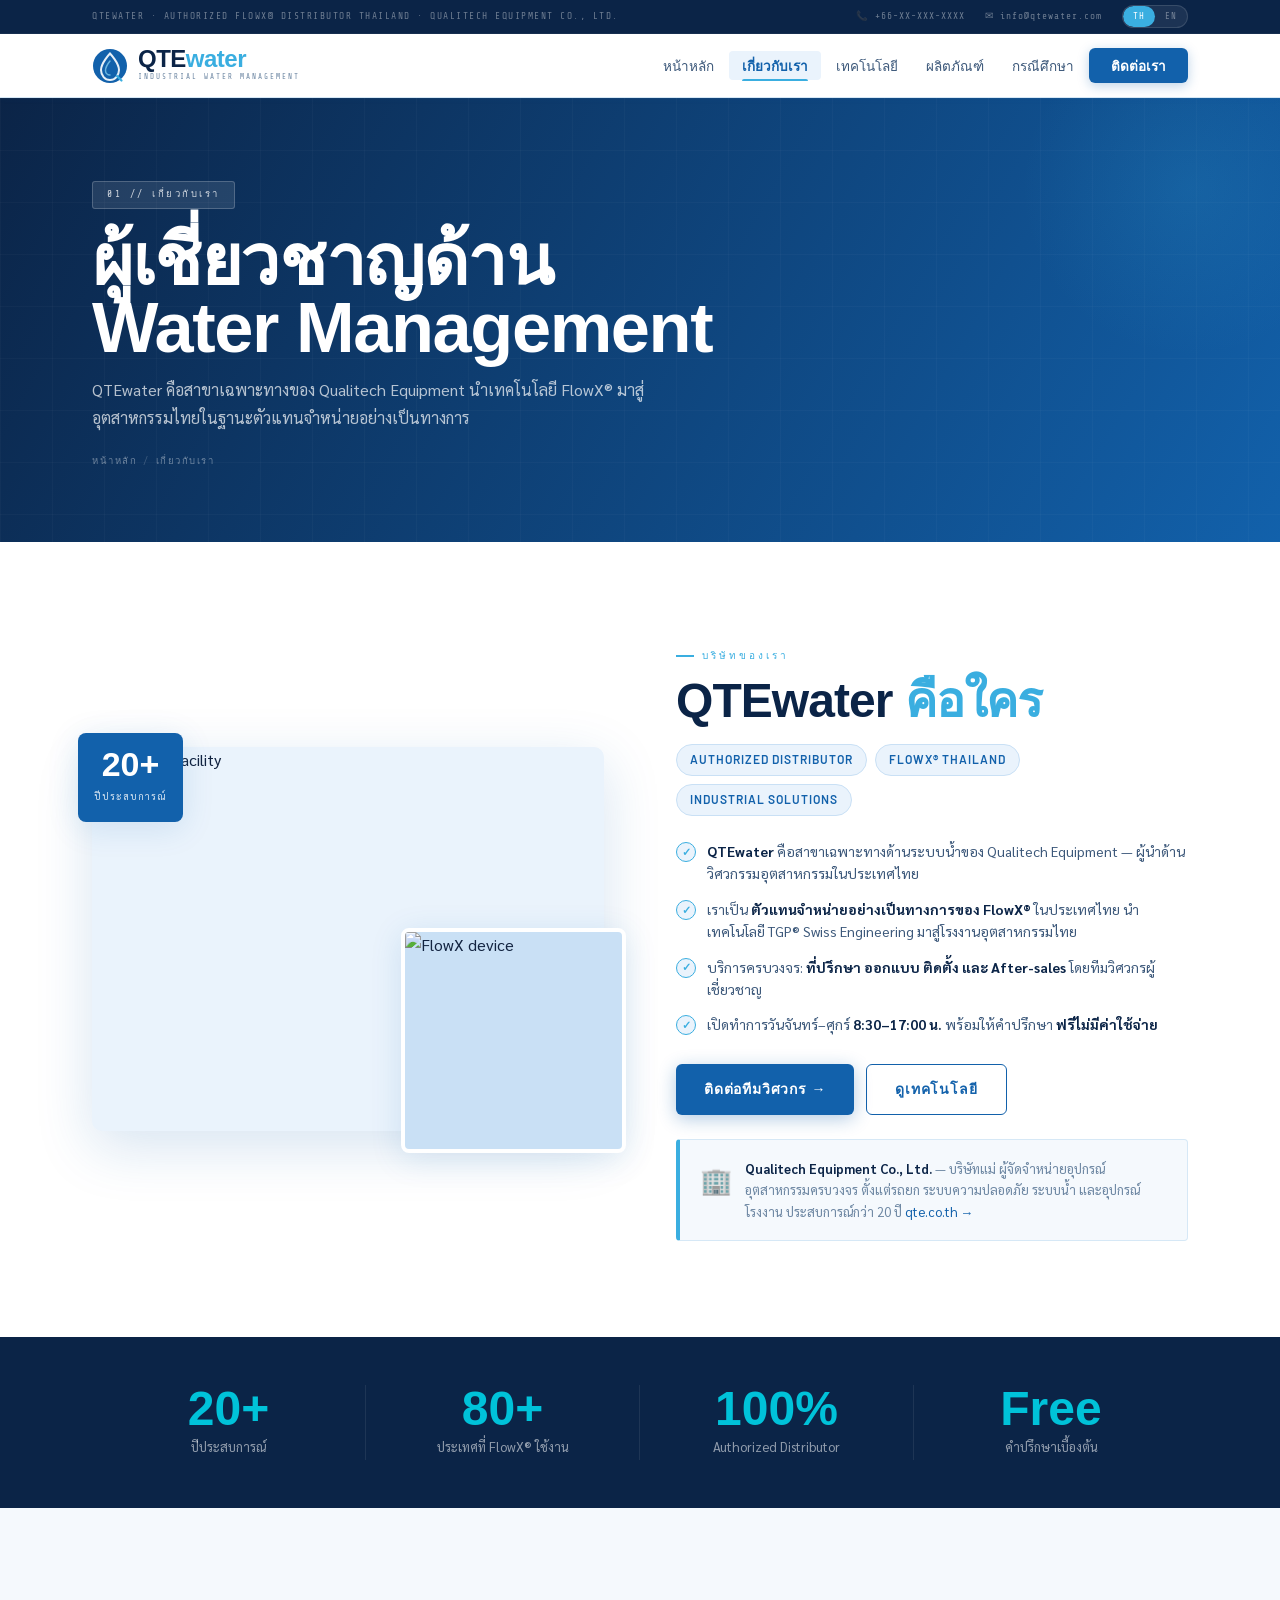
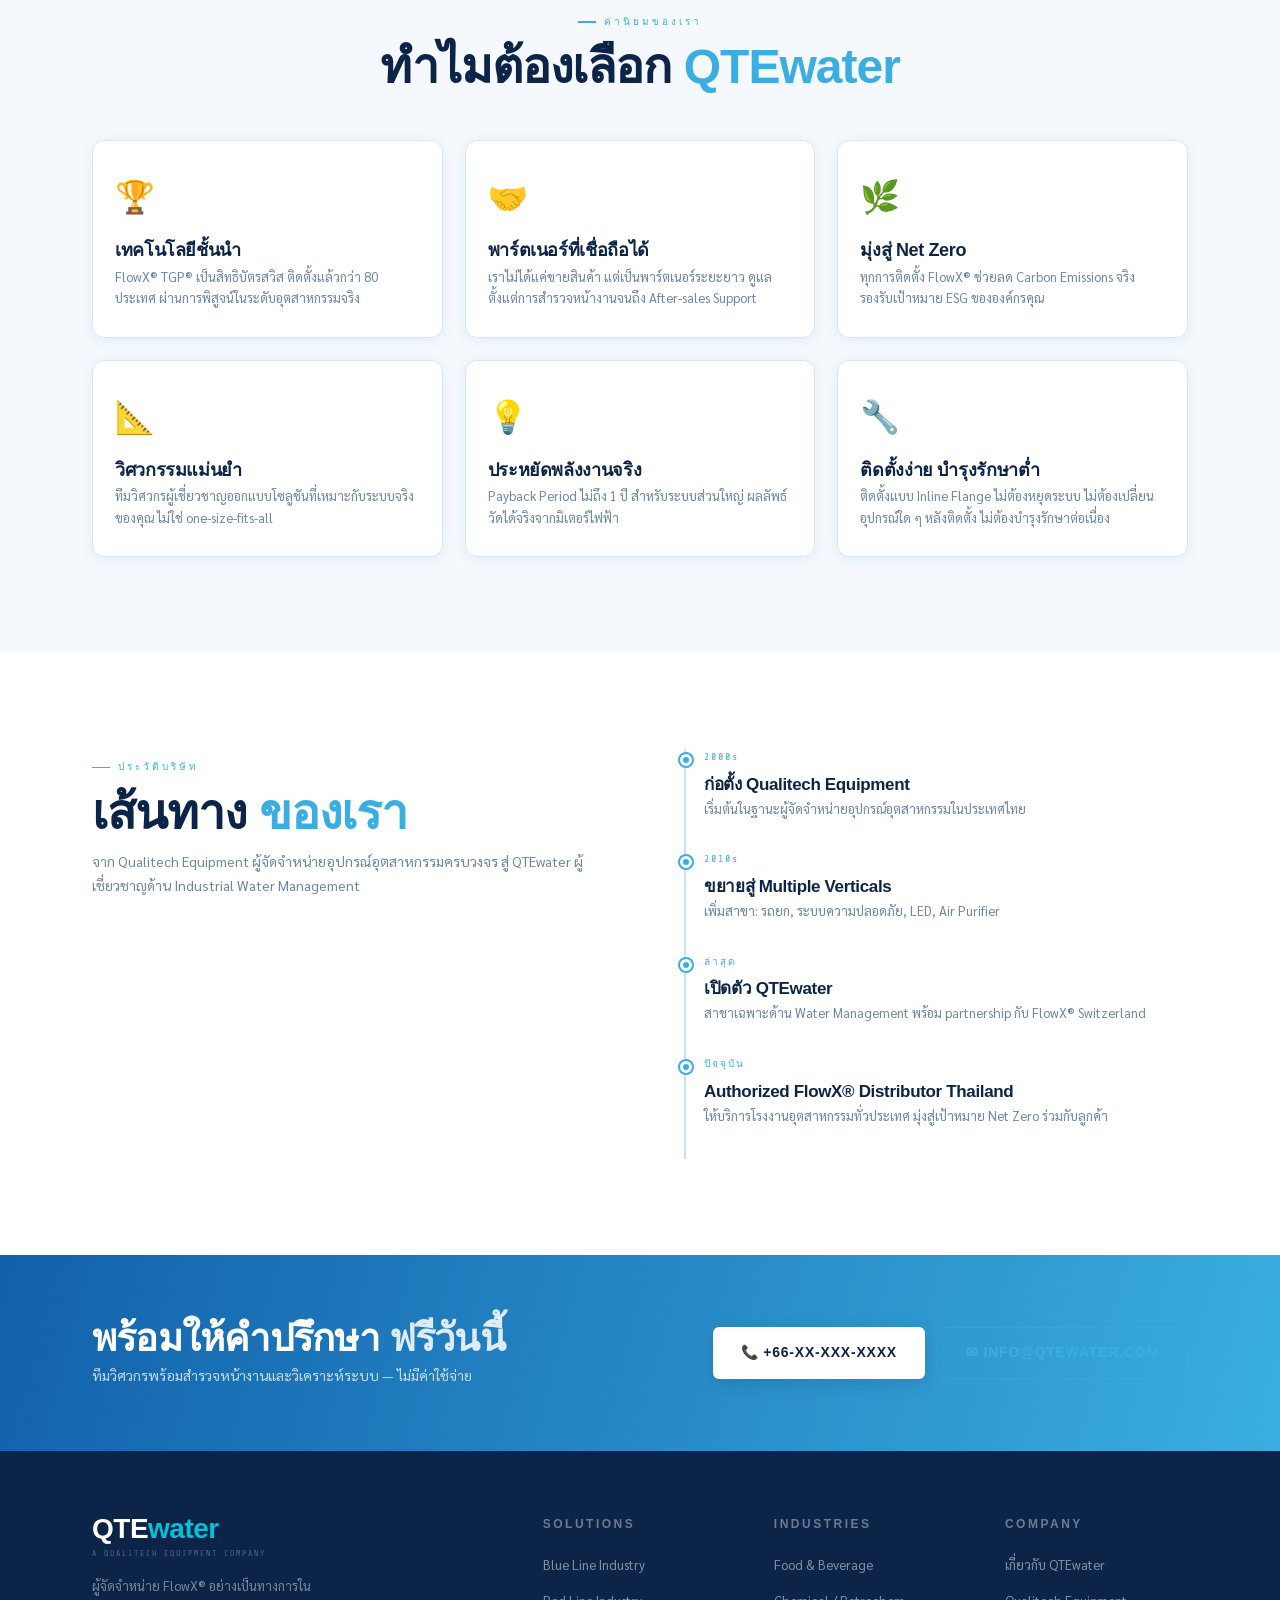
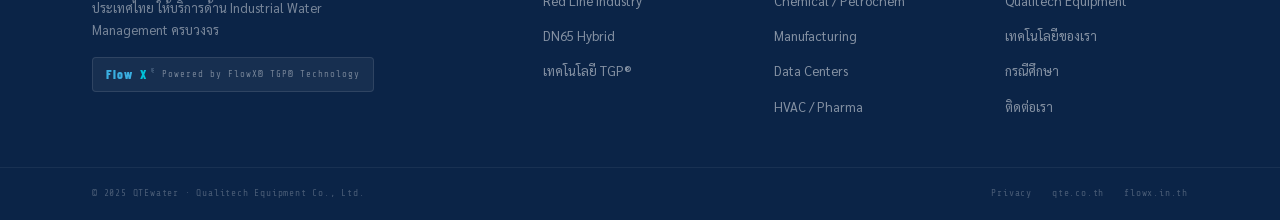
==== commit 03475522: "about" ====
--- a/about.html
+++ b/about.html
@@ -57,7 +57,7 @@
     <div class="page-hero-badge"><span data-lang="th">01 // เกี่ยวกับเรา</span><span data-lang="en">01 // About Us</span></div>
     <h1><span data-lang="th">ผู้เชี่ยวชาญด้าน<br>Water Management</span><span data-lang="en">Industrial Water<br>Management Experts</span></h1>
     <p class="lead"><span data-lang="th">QTEwater คือสาขาเฉพาะทางของ Qualitech Equipment นำเทคโนโลยี FlowX® มาสู่อุตสาหกรรมไทยในฐานะตัวแทนจำหน่ายอย่างเป็นทางการ</span><span data-lang="en">QTEwater is the dedicated water division of Qualitech Equipment — authorized FlowX® distributor bringing world-class TGP® technology to Thai industry.</span></p>
-    <div class="page-hero .breadcrumb" style="margin-top:0px;display:flex;align-items:center;gap:6px;font-family:var(--font-mono);font-size:9.5px;letter-spacing:1.5px;color:rgba(255,255,255,.4);">
+    <div style="margin-top:22px;display:flex;align-items:center;gap:6px;font-family:var(--font-mono);font-size:9.5px;letter-spacing:1.5px;color:rgba(255,255,255,.4);">
       <a href="index.html" style="color:rgba(255,255,255,.4);" data-lang="th">หน้าหลัก</a><a href="index.html" style="color:rgba(255,255,255,.4);" data-lang="en">Home</a>
       <span style="color:rgba(255,255,255,.2);">/</span>
       <span data-lang="th">เกี่ยวกับเรา</span><span data-lang="en">About</span>
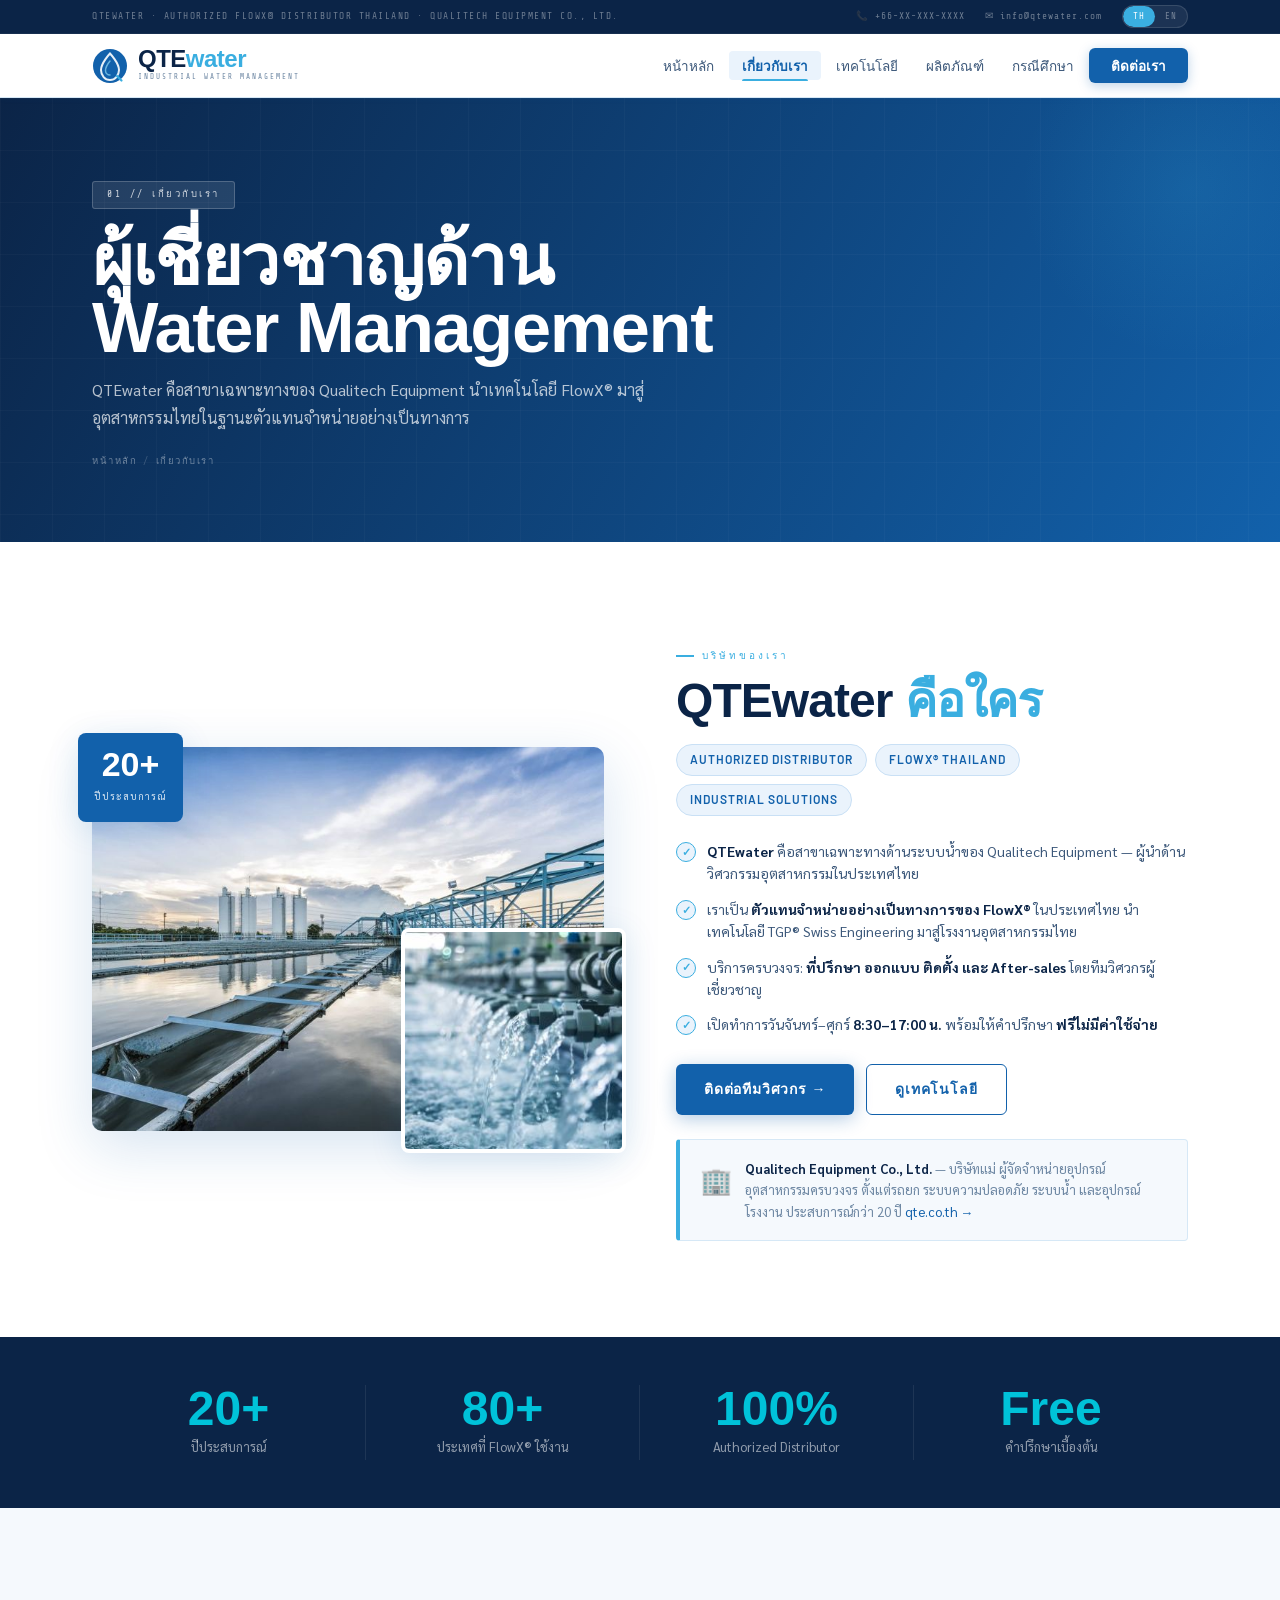
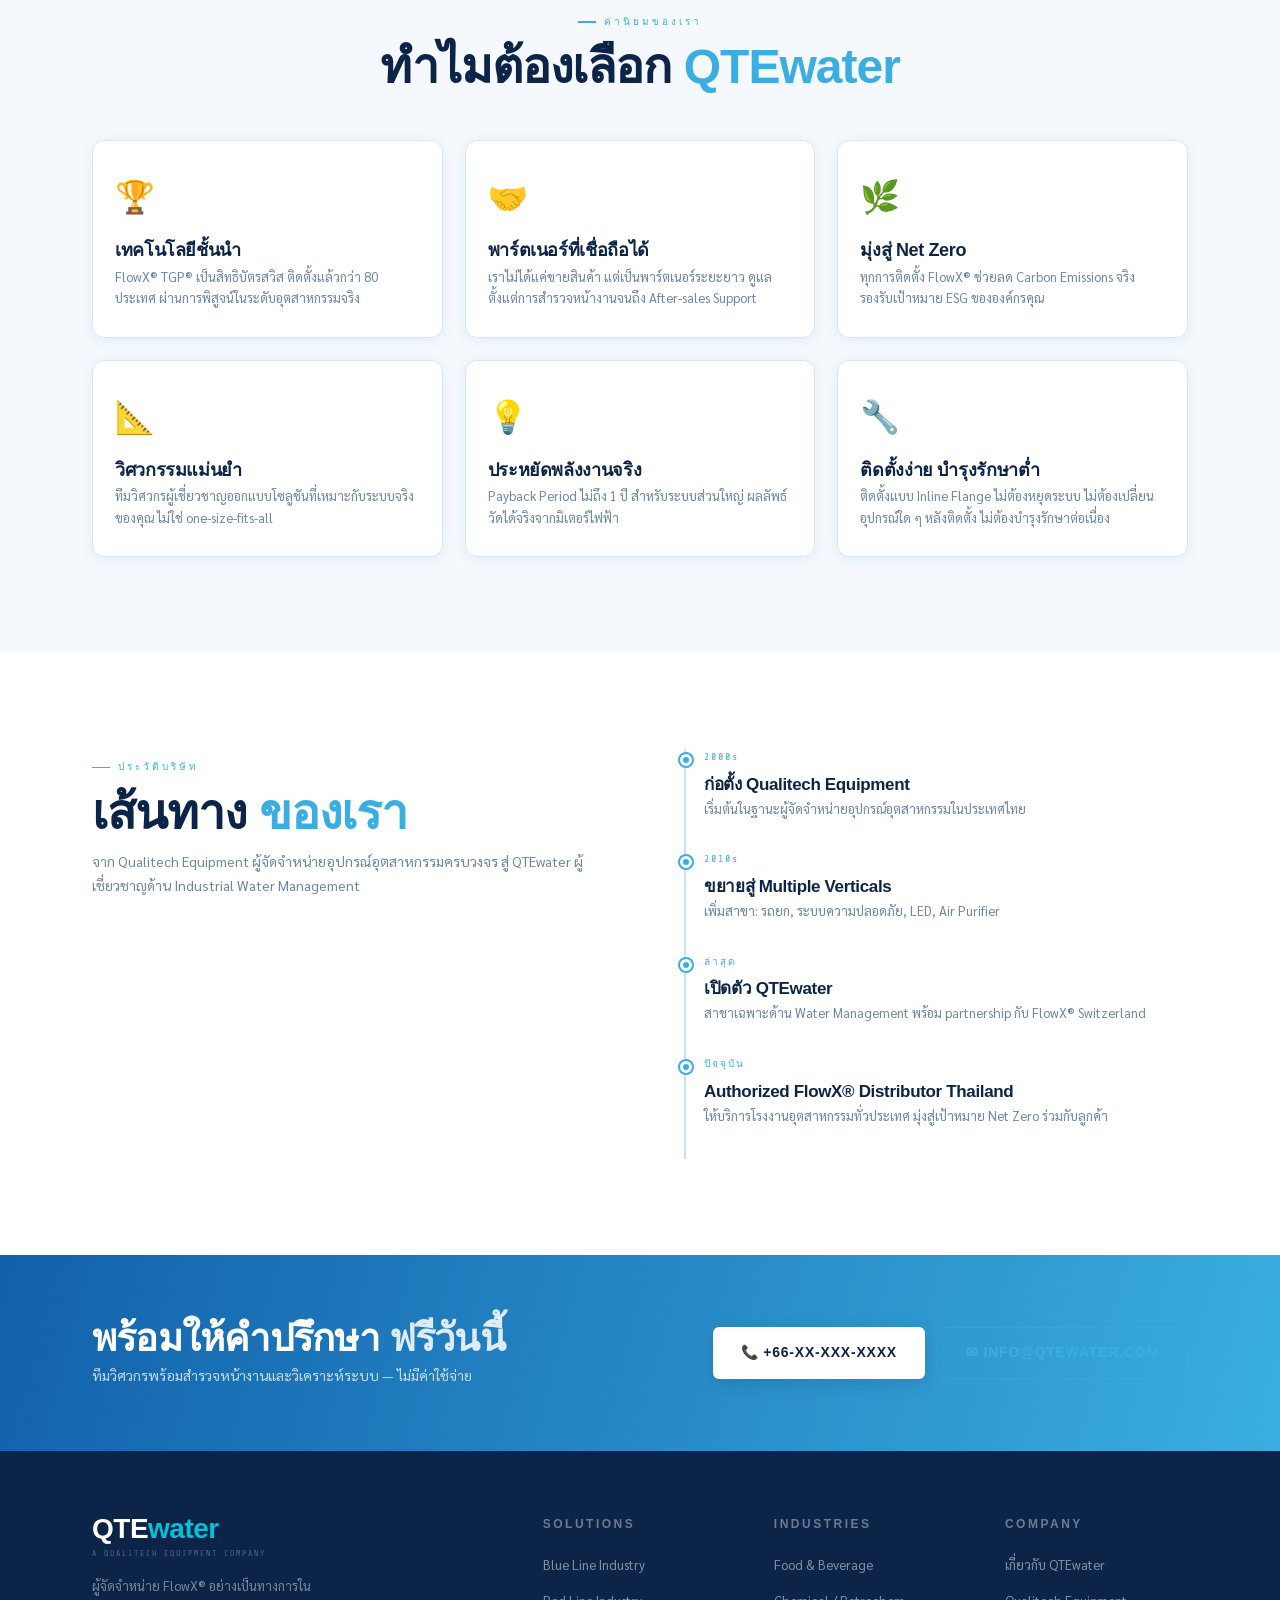
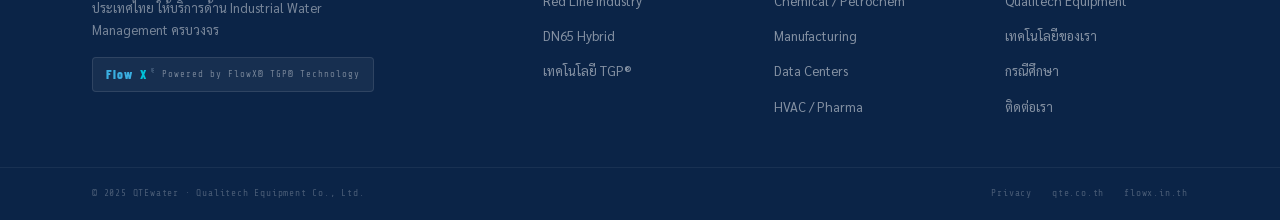
==== commit d44160b4: "image about" ====
--- a/about.html
+++ b/about.html
@@ -70,8 +70,8 @@
   <div class="container">
     <div class="about-grid">
       <div class="about-img reveal-left">
-        <div class="img-main"><img src="https://images.unsplash.com/photo-1565688534245-05d6b5be184a?w=800&q=80" alt="Industrial facility" loading="lazy"></div>
-        <div class="img-float"><img src="https://images.unsplash.com/photo-1581578731548-c64695cc6952?w=400&q=80" alt="FlowX device" loading="lazy"></div>
+        <div class="img-main"><img src="./image/Water-treatment-m.jpg" alt="Industrial facility" loading="lazy"></div>
+        <div class="img-float"><img src="./image/pipe-water-s.jpg" alt="FlowX device" loading="lazy"></div>
         <div class="badge-exp"><div class="n">20+</div><div class="l" data-lang="th">ปีประสบการณ์</div><div class="l" data-lang="en">Years Experience</div></div>
       </div>
       <div class="reveal-right">
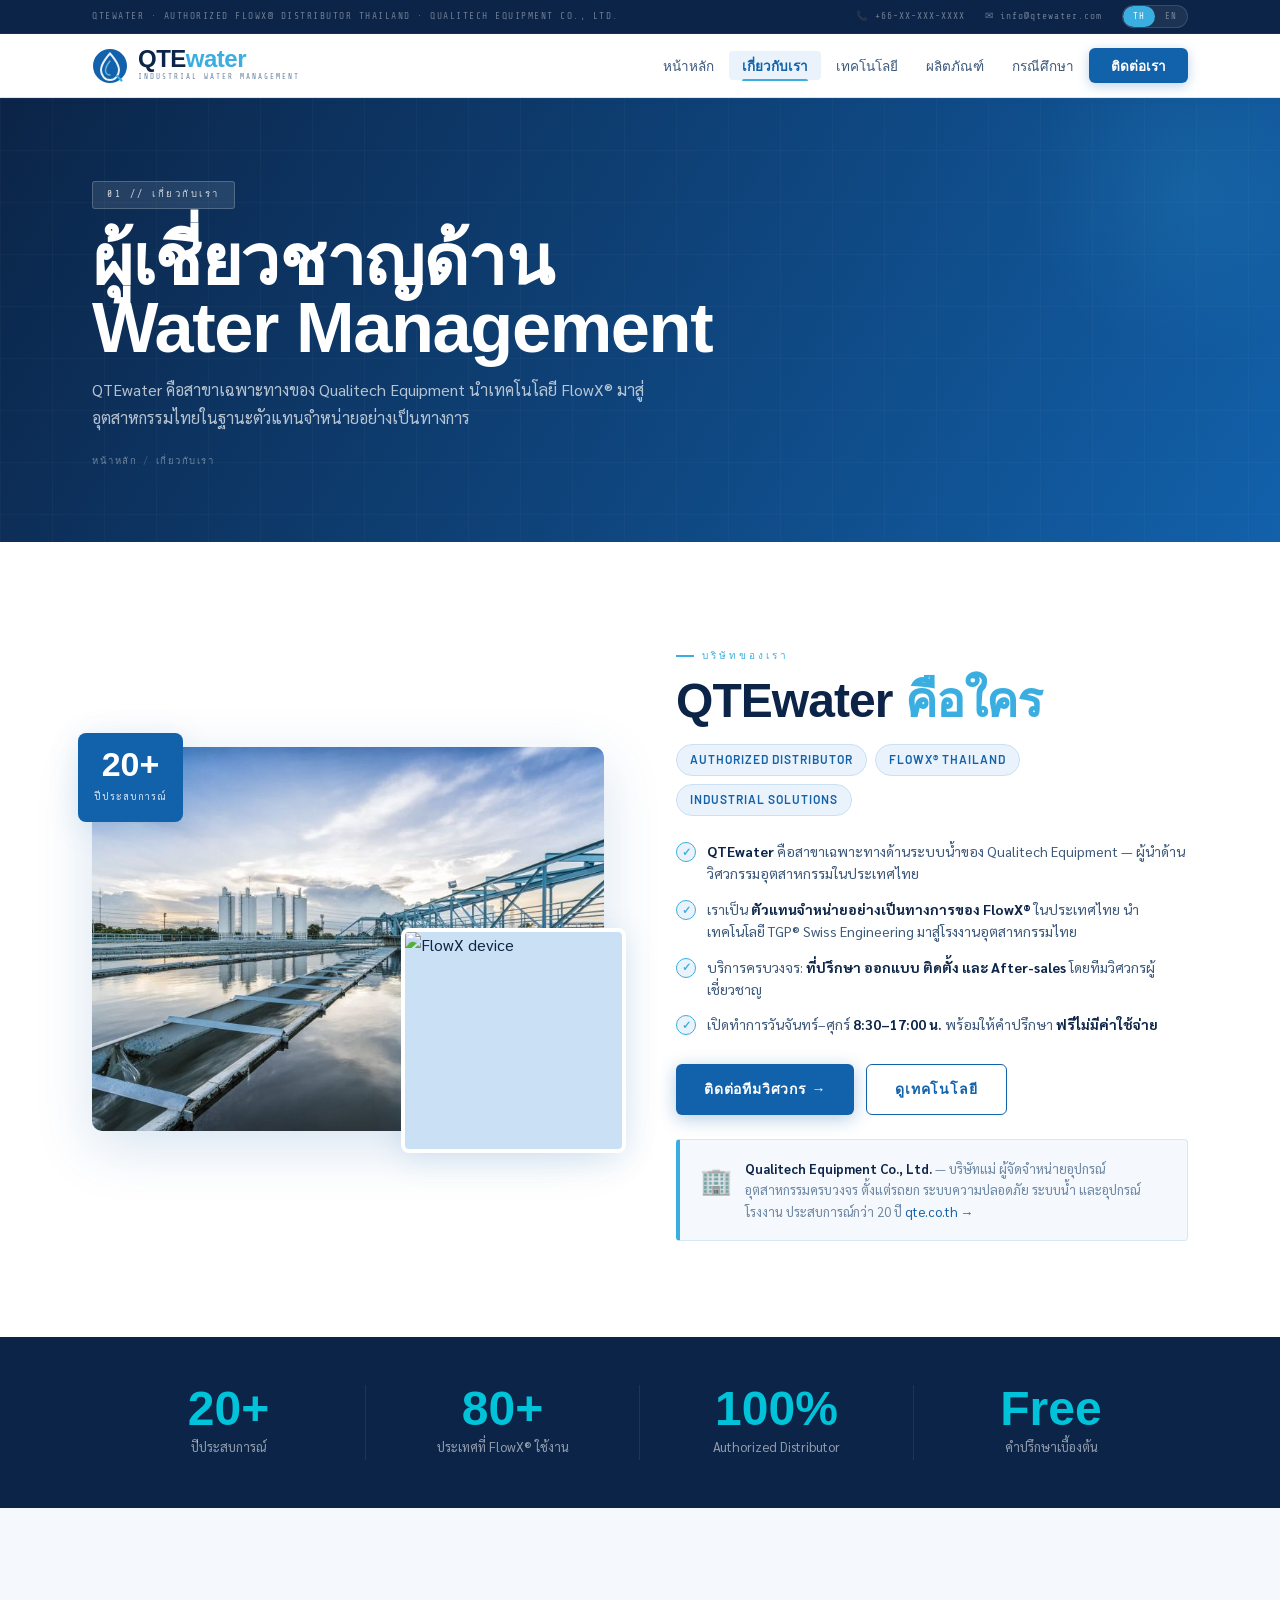
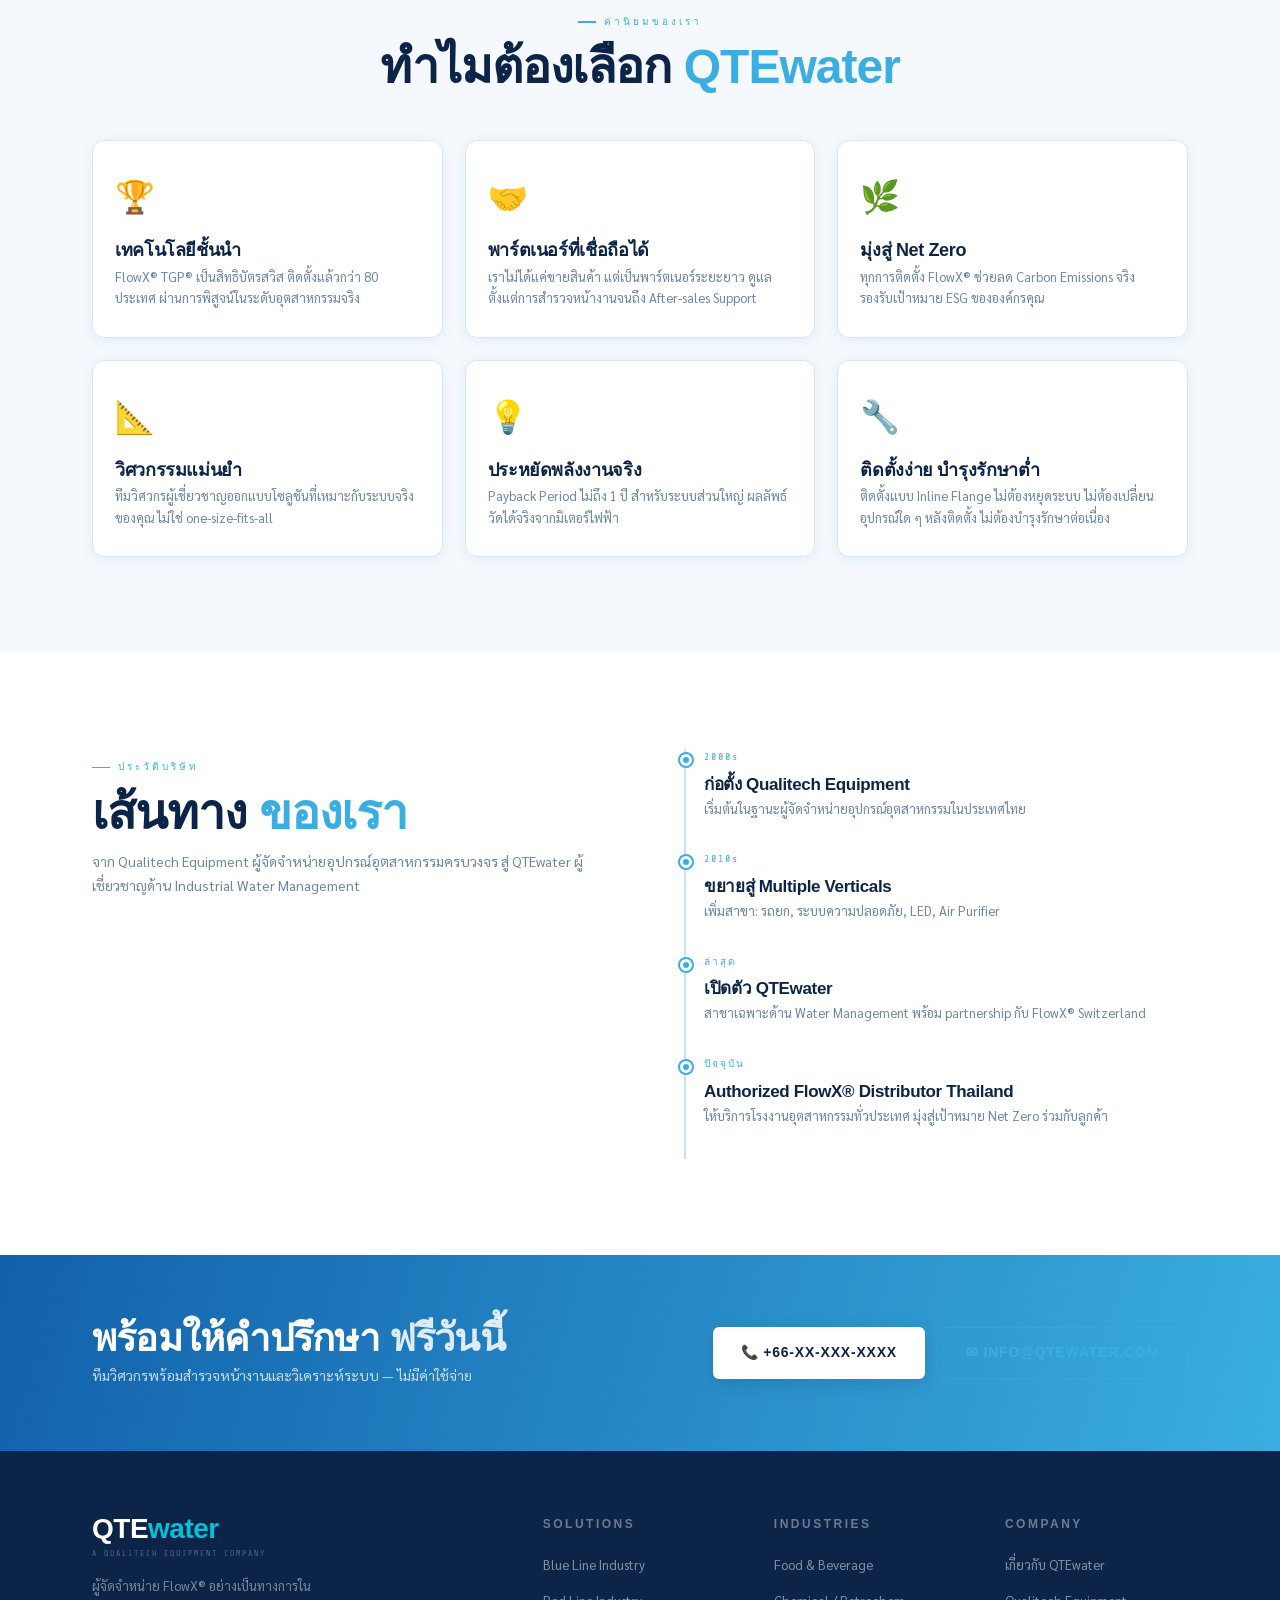
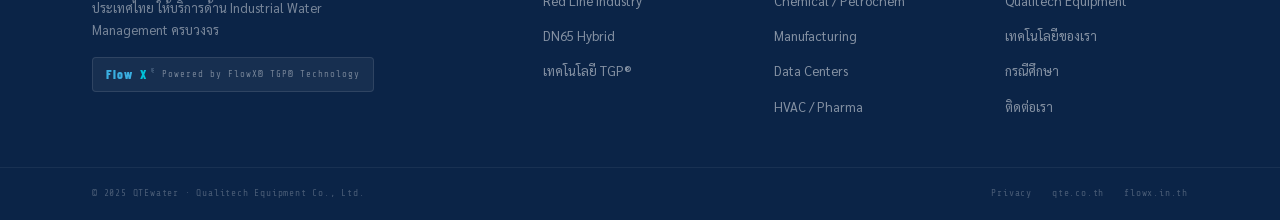
==== commit 19bddbd5: "image" ====
--- a/about.html
+++ b/about.html
@@ -71,7 +71,7 @@
     <div class="about-grid">
       <div class="about-img reveal-left">
         <div class="img-main"><img src="./image/Water-treatment-m.jpg" alt="Industrial facility" loading="lazy"></div>
-        <div class="img-float"><img src="./image/pipe-water-s.jpg" alt="FlowX device" loading="lazy"></div>
+        <div class="img-float"><img src="./image/water-pipe-s.jpg" alt="FlowX device" loading="lazy"></div>
         <div class="badge-exp"><div class="n">20+</div><div class="l" data-lang="th">ปีประสบการณ์</div><div class="l" data-lang="en">Years Experience</div></div>
       </div>
       <div class="reveal-right">
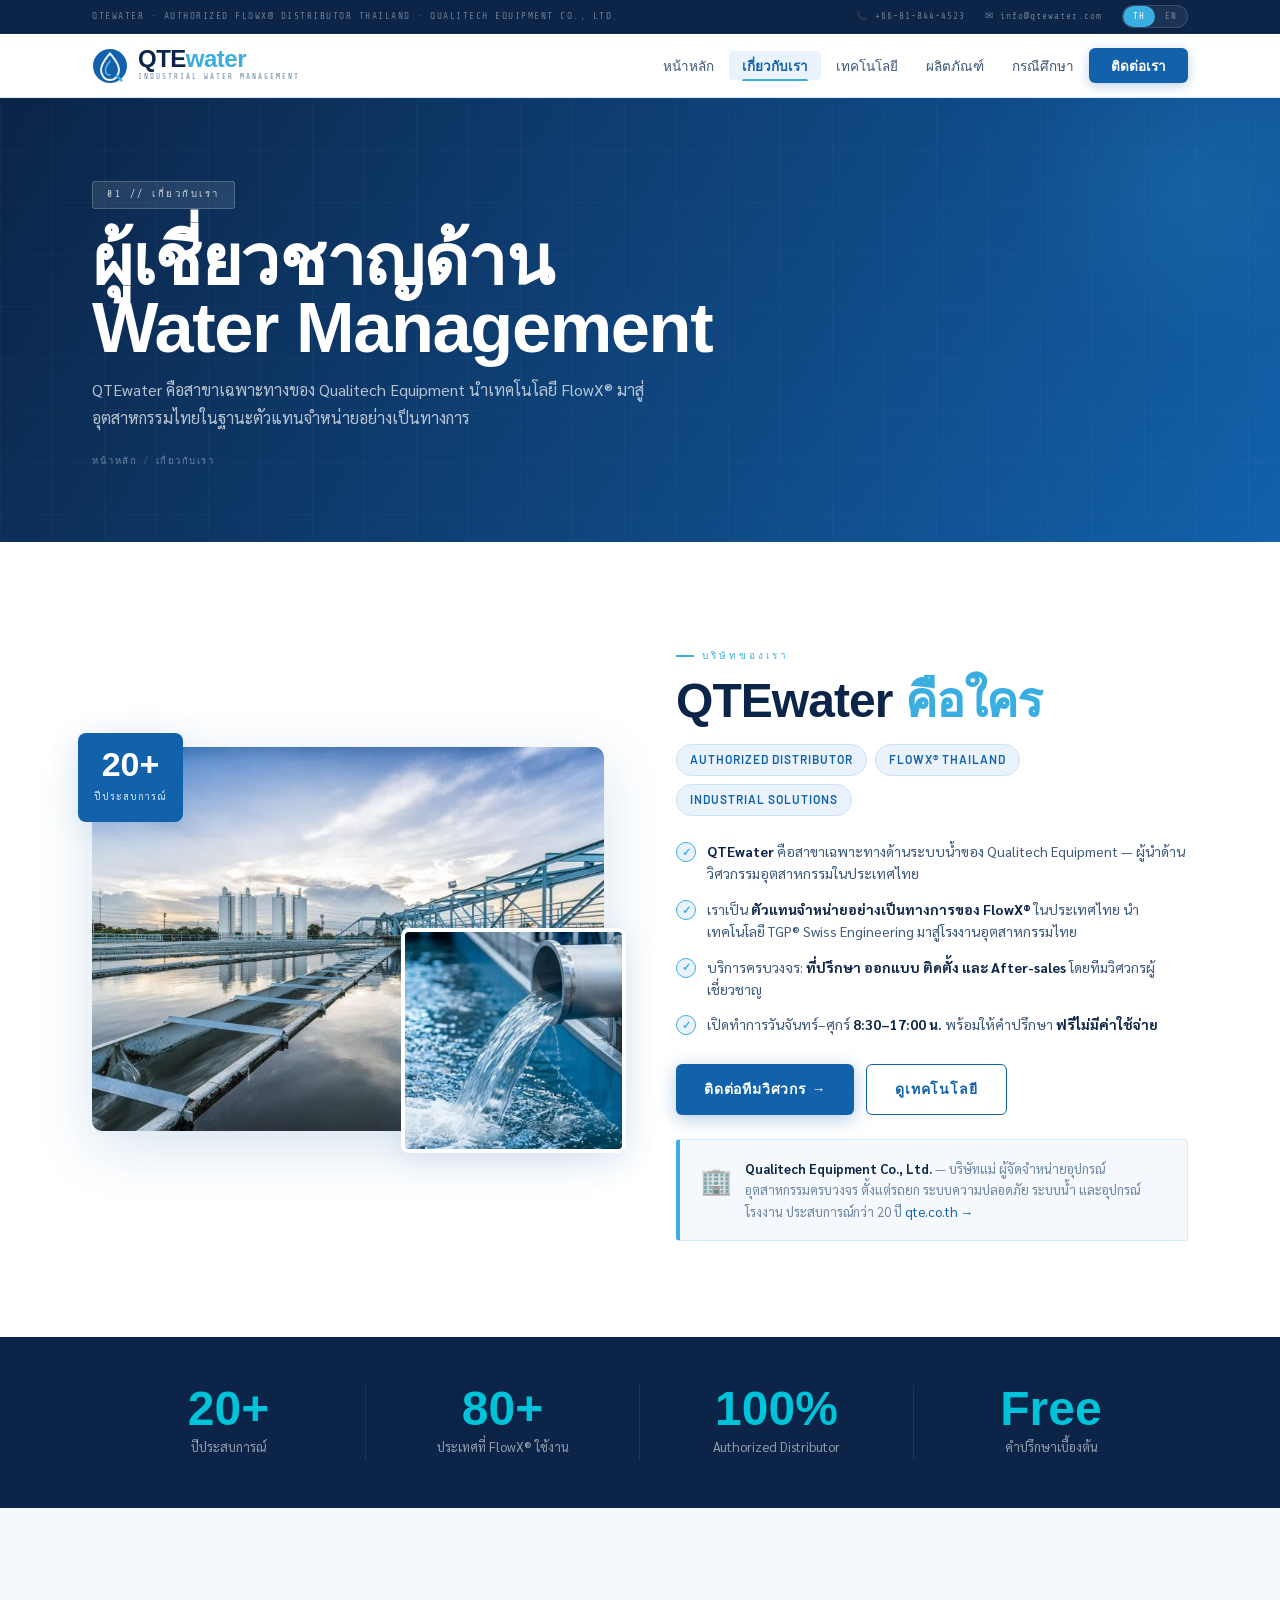
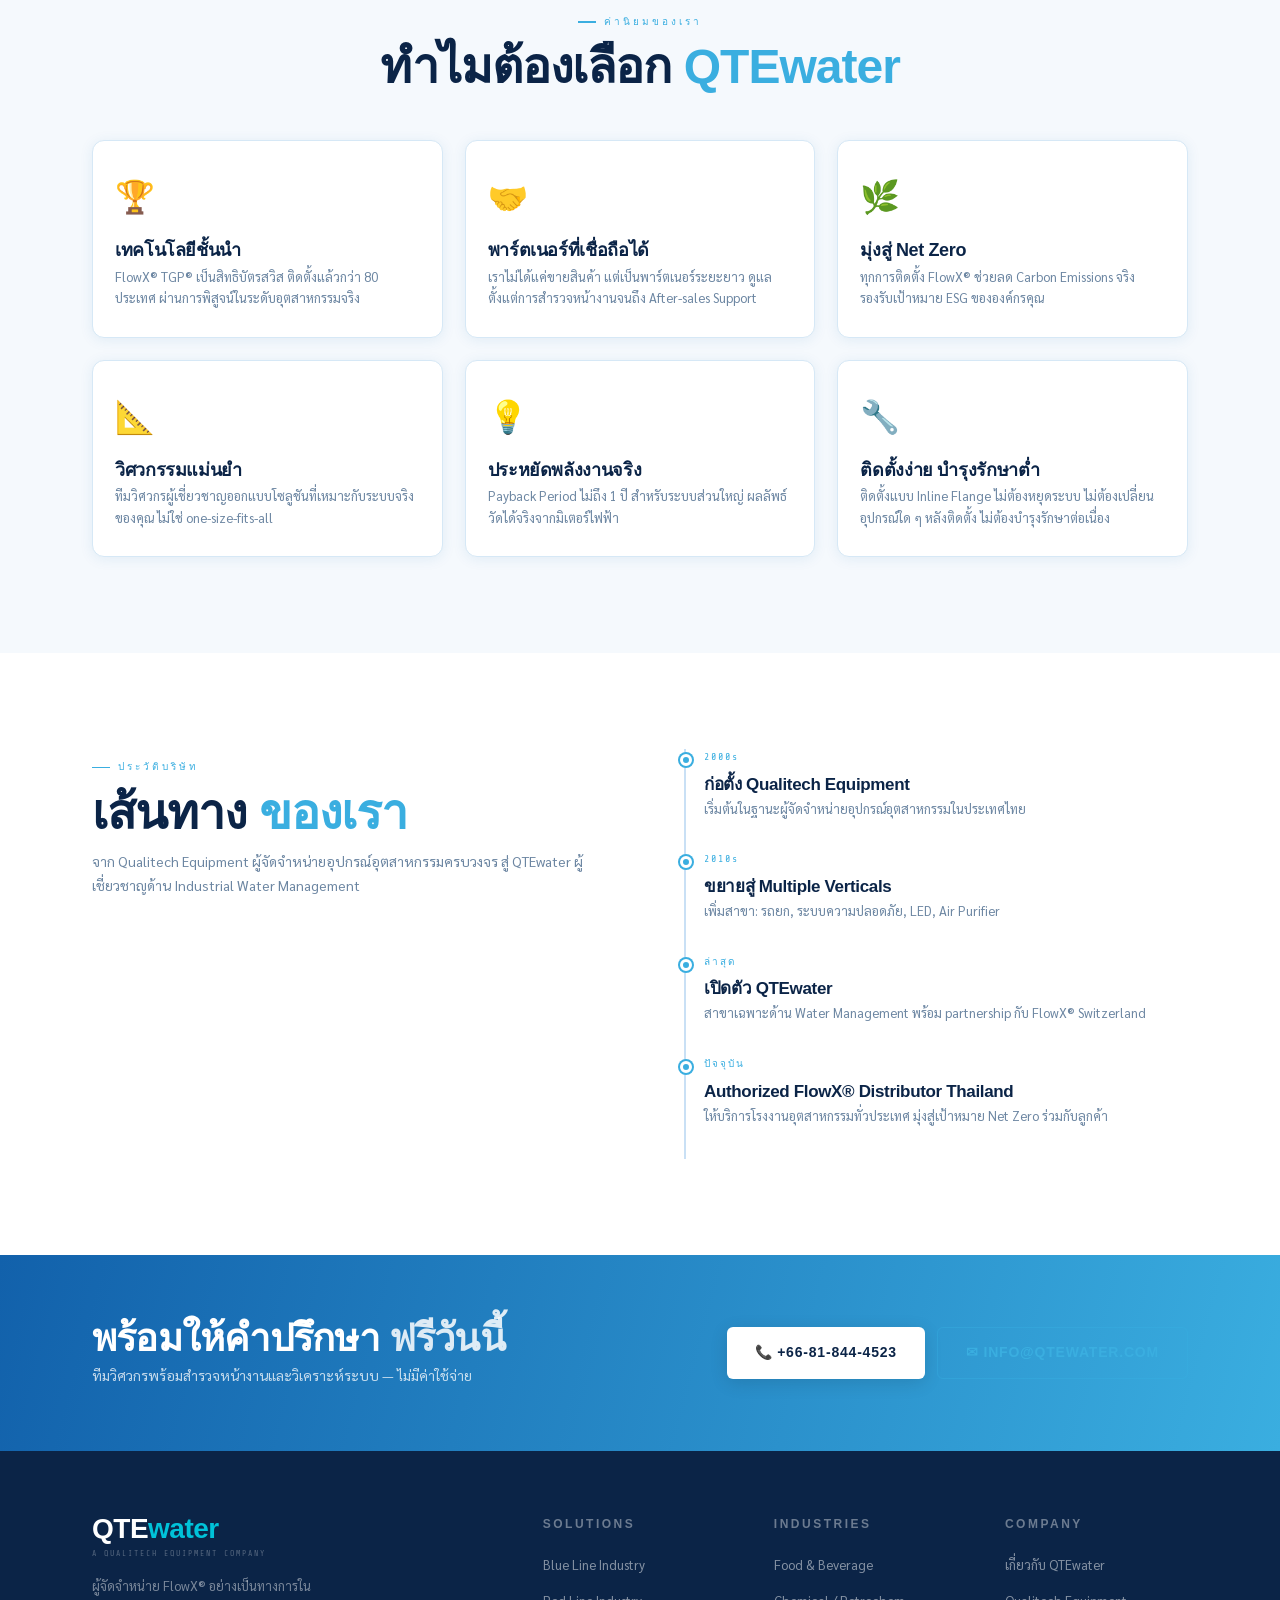
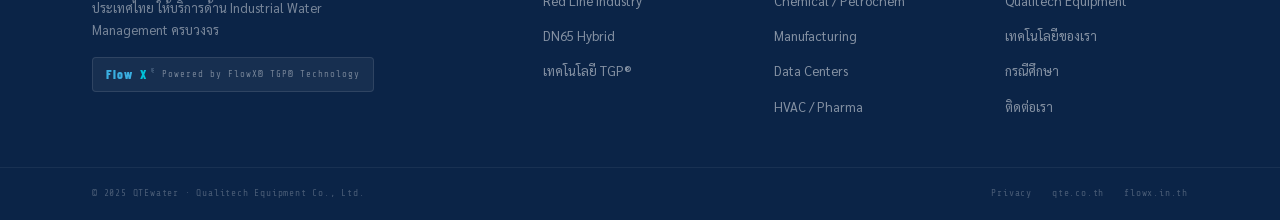
==== commit 5375df1a: "png" ====
--- a/about.html
+++ b/about.html
@@ -71,7 +71,7 @@
     <div class="about-grid">
       <div class="about-img reveal-left">
         <div class="img-main"><img src="./image/Water-treatment-m.jpg" alt="Industrial facility" loading="lazy"></div>
-        <div class="img-float"><img src="./image/water-pipe-s.jpg" alt="FlowX device" loading="lazy"></div>
+        <div class="img-float"><img src="./image/water-pipe-s.png" alt="FlowX device" loading="lazy"></div>
         <div class="badge-exp"><div class="n">20+</div><div class="l" data-lang="th">ปีประสบการณ์</div><div class="l" data-lang="en">Years Experience</div></div>
       </div>
       <div class="reveal-right">
